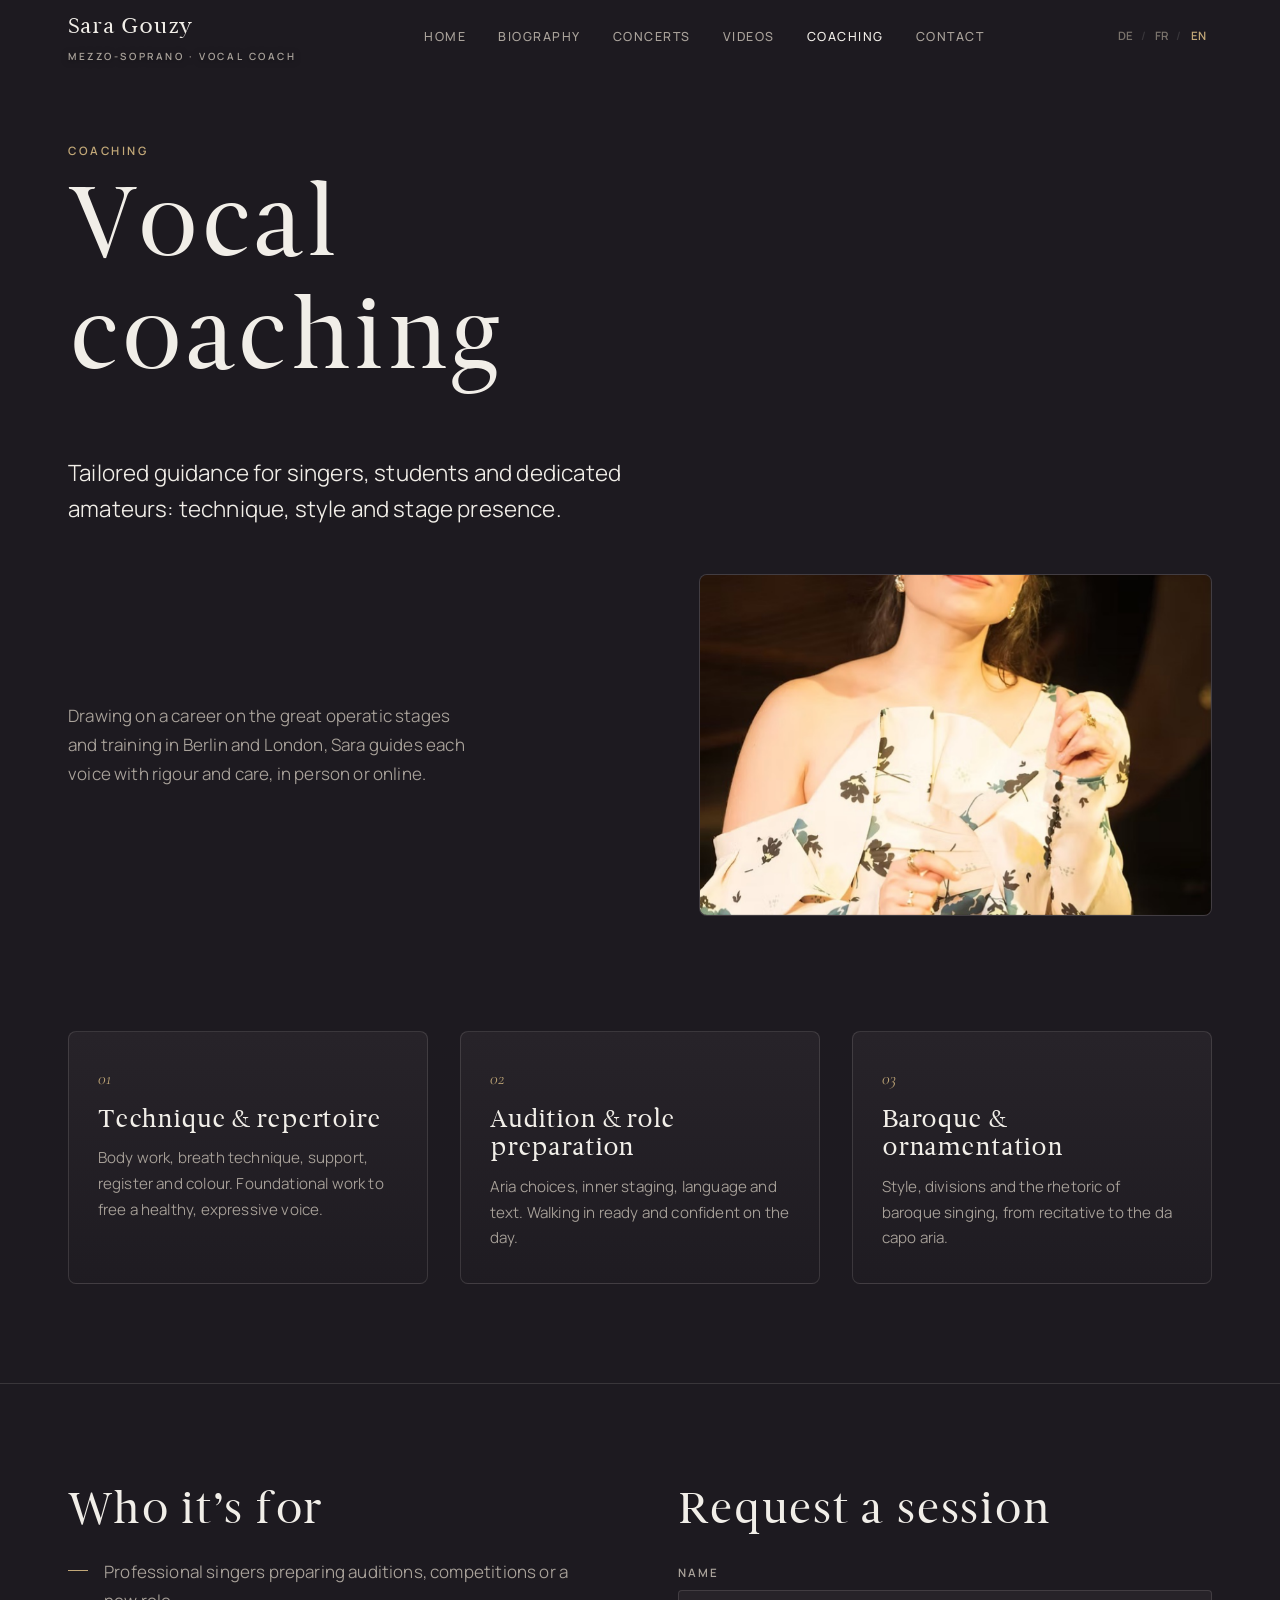
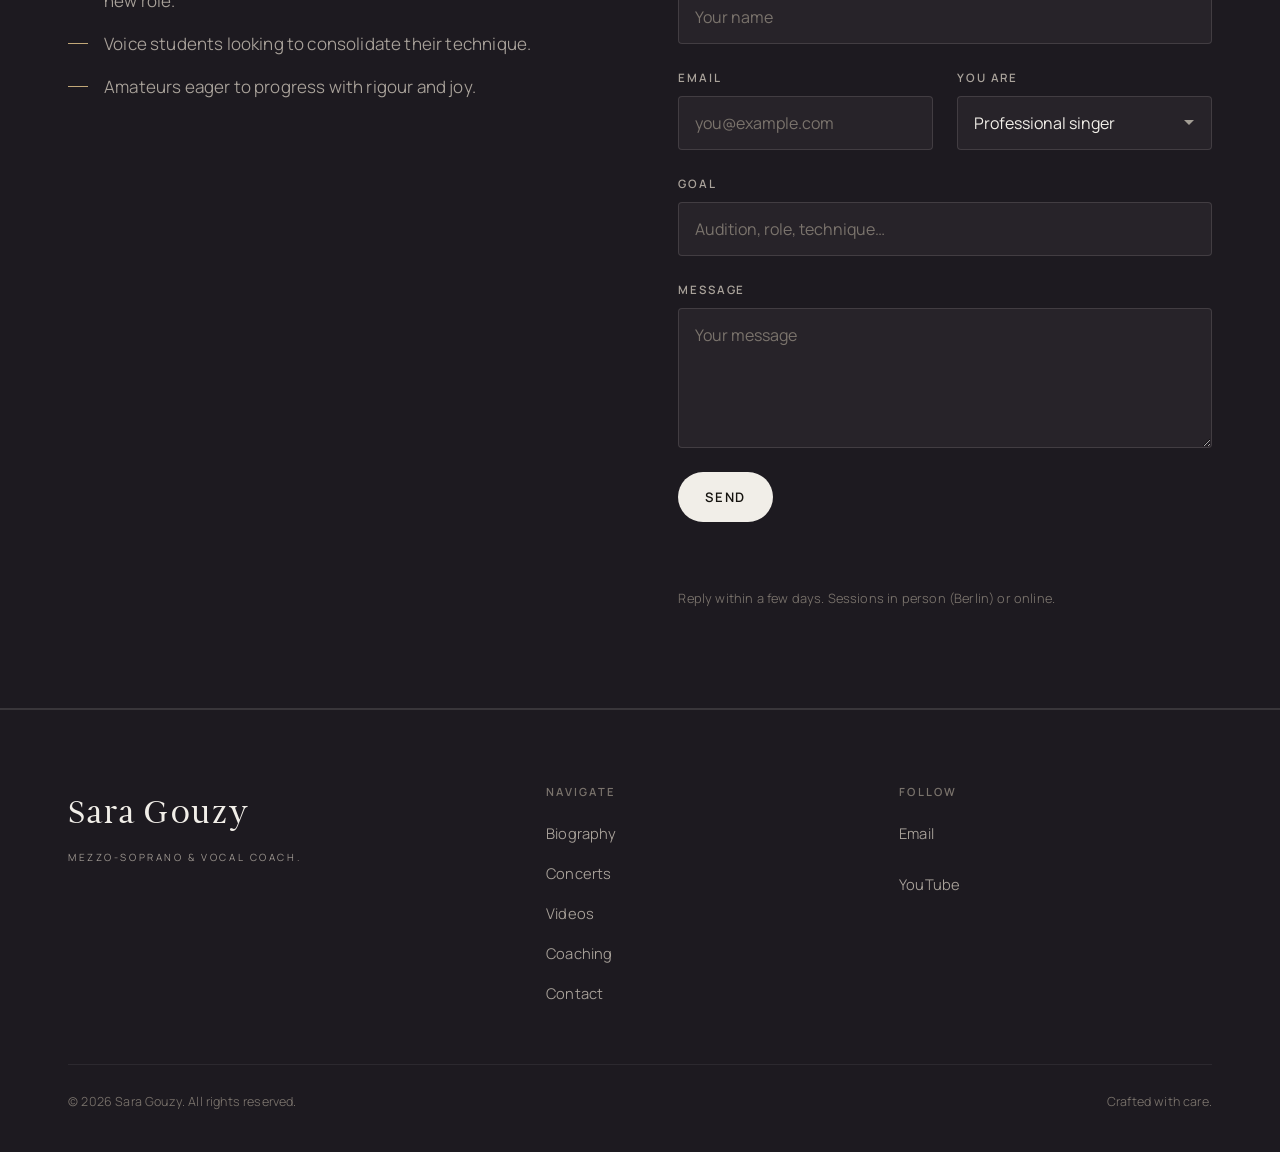
==== coaching.html @ 25fa135e "Add files via upload" ====
<!DOCTYPE html>
<html lang="en" data-page="coaching">
<head>
  <meta charset="UTF-8" />
  <meta name="viewport" content="width=device-width, initial-scale=1.0" />
  <title>Vocal coaching — Sara Gouzy</title>
  <meta name="description" content="Private vocal coaching with mezzo-soprano Sara Gouzy — technique, repertoire, audition and baroque style. In person in Berlin and online." />
  <link rel="preconnect" href="https://fonts.googleapis.com" />
  <link rel="preconnect" href="https://fonts.gstatic.com" crossorigin />
  <link href="https://fonts.googleapis.com/css2?family=Cormorant+Garamond:ital,wght@0,400;0,500;0,600;1,400;1,500&family=Manrope:wght@300;400;500;600&display=swap" rel="stylesheet" />
  <link rel="icon" type="image/png" sizes="32x32" href="images/favicon-32.png" />
  <link rel="icon" type="image/png" sizes="512x512" href="images/favicon-512.png" />
  <link rel="apple-touch-icon" href="images/apple-touch-icon.png" />
  <link rel="stylesheet" href="assets/css/style.css" />
</head>
<body>

  <header class="site-header">
    <nav class="nav">
      <a class="brand" href="index.html">Sara Gouzy<span class="brand-sub" data-i18n="hero.role">Mezzo-soprano</span></a>
      <ul class="nav-links">
        <li><a href="index.html" data-i18n="nav.home">Home</a></li>
        <li><a href="biography.html" data-i18n="nav.biography">Biography</a></li>
        <li><a href="concerts.html" data-i18n="nav.concerts">Concerts</a></li>
        <li><a href="videos.html" data-i18n="nav.videos">Videos</a></li>
        <li><a href="coaching.html" aria-current="page" data-i18n="nav.coaching">Coaching</a></li>
        <li><a href="contact.html" data-i18n="nav.contact">Contact</a></li>
      </ul>
      <div class="nav-right">
        <div class="lang">
          <button data-lang="de">DE</button><span class="sep">/</span><button data-lang="fr">FR</button><span class="sep">/</span><button data-lang="en">EN</button>
        </div>
        <button class="burger" aria-label="Menu"><span></span><span></span><span></span></button>
      </div>
    </nav>
  </header>

  <div class="mobile-panel">
    <nav>
      <a href="index.html" data-i18n="nav.home">Home</a>
      <a href="biography.html" data-i18n="nav.biography">Biography</a>
      <a href="concerts.html" data-i18n="nav.concerts">Concerts</a>
      <a href="videos.html" data-i18n="nav.videos">Videos</a>
      <a href="coaching.html" data-i18n="nav.coaching">Coaching</a>
      <a href="contact.html" data-i18n="nav.contact">Contact</a>
    </nav>
    <div class="lang">
      <button data-lang="de">DE</button><span class="sep">/</span><button data-lang="fr">FR</button><span class="sep">/</span><button data-lang="en">EN</button>
    </div>
  </div>

  <main>
    <section class="section page-top" style="padding-bottom:0">
      <div class="container">
        <div class="sec-head reveal" style="max-width:24ch">
          <span class="eyebrow" data-i18n="nav.coaching">Coaching</span>
          <h1 class="h-xl" data-i18n="coaching.title">Vocal coaching</h1>
        </div>
        <p class="lead reveal d1" data-i18n="coaching.lead" style="max-width:50ch"></p>
      </div>
    </section>

    <!-- INTRO + IMAGE -->
    <section class="section" style="padding-top:clamp(2rem,4vw,3rem)">
      <div class="container media-split">
        <div class="m-text reveal">
          <p class="prose" data-i18n="coaching.intro" style="max-width:42ch"></p>
        </div>
        <figure class="feature-img aspect-stage reveal d1" style="max-height:420px">
          <img src="images/coaching.jpg" alt="Sara Gouzy en récital" loading="lazy" />
        </figure>
      </div>
    </section>

    <!-- OFFERS -->
    <section class="section" style="padding-top:0">
      <div class="container">
        <div id="offers" class="offer-grid"></div>
      </div>
    </section>

    <!-- WHO + FORM -->
    <section class="section quote-band">
      <div class="container contact-grid">
        <div class="reveal">
          <h2 class="h-md" data-i18n="coaching.who_title">Who it’s for</h2>
          <ul class="coach-bullets" id="who"></ul>
          <div class="map-wrap" style="margin-top:2.5rem">
            <iframe
              title="Pankow, Berlin"
              src="https://maps.google.com/maps?q=S+Bahnhof+Pankow,+Berlin,+Germany&output=embed&z=15"
              width="100%" height="280" style="border:0;border-radius:8px;filter:grayscale(30%) contrast(1.05);display:block;" allowfullscreen="" loading="lazy" referrerpolicy="no-referrer-when-downgrade">
            </iframe>
          </div>
        </div>

        <div class="reveal d1">
          <h2 class="h-md" data-i18n="coaching.form_title" style="margin-bottom:1.8rem">Request a session</h2>
          <form class="form" data-form novalidate>
            <input type="hidden" name="_subject" value="Coaching request — saragouzy.de" />
            <input type="hidden" name="form" value="coaching" />
            <input type="text" name="_gotcha" style="display:none" tabindex="-1" autocomplete="off" />

            <div class="field">
              <label for="c-name" data-i18n="form.name">Name</label>
              <input id="c-name" name="name" type="text" required data-i18n-ph="form.name_ph" />
            </div>
            <div class="form-row">
              <div class="field">
                <label for="c-email" data-i18n="form.email">Email</label>
                <input id="c-email" name="email" type="email" required data-i18n-ph="form.email_ph" />
              </div>
              <div class="field">
                <label for="c-level" data-i18n="form.level">You are</label>
                <select id="c-level" name="level" data-opts="level"></select>
              </div>
            </div>
            <div class="field">
              <label for="c-goal" data-i18n="form.goal">Goal</label>
              <input id="c-goal" name="goal" type="text" data-i18n-ph="form.goal_ph" />
            </div>
            <div class="field">
              <label for="c-msg" data-i18n="form.message">Message</label>
              <textarea id="c-msg" name="message" required data-i18n-ph="form.message_ph"></textarea>
            </div>
            <div>
              <button class="btn btn--primary" type="submit" data-i18n="form.send">Send</button>
            </div>
            <p class="form-status" role="status" aria-live="polite"></p>
            <p class="form-note" data-i18n="coaching.form_note"></p>
          </form>
        </div>
      </div>
    </section>
  </main>

  <footer class="site-footer">
    <div class="container">
      <div class="footer-grid">
        <div>
          <div class="footer-brand">Sara Gouzy<span class="brand-sub" data-i18n="footer.tagline">Mezzo-soprano &amp; voice teacher.</span></div>
        </div>
        <div class="footer-col">
          <h4 data-i18n="footer.nav_title">Navigate</h4>
          <ul>
            <li><a href="biography.html" data-i18n="nav.biography">Biography</a></li>
            <li><a href="concerts.html" data-i18n="nav.concerts">Concerts</a></li>
        <li><a href="videos.html" data-i18n="nav.videos">Videos</a></li>
            <li><a href="coaching.html" data-i18n="nav.coaching">Coaching</a></li>
            <li><a href="contact.html" data-i18n="nav.contact">Contact</a></li>
          </ul>
        </div>
        <div class="footer-col">
          <h4 data-i18n="footer.follow_title">Follow</h4>
          <ul>
            <li><a data-link="email" data-text="keep" href="#">Email</a></li>
            <li><a data-link="instagram">Instagram</a></li>
            <li><a data-link="youtube">YouTube</a></li>
            <li><a data-link="facebook">Facebook</a></li>
          </ul>
        </div>
      </div>
      <div class="footer-bottom">
        <span>© <span data-year>2026</span> Sara Gouzy. <span data-i18n="footer.rights">All rights reserved.</span></span>
        <span data-i18n="footer.credit">Crafted with care.</span>
      </div>
    </div>
  </footer>
  <script src="assets/js/main.js"></script>
</body>
</html>
---- assets/css/style.css ----
/* Novar — elegant serif by Marco Ballarè (self-hosted, original .ttf, unmodified).
   Commercial license: pay-what-you-want donation at marcoballare.com/font-license */
@font-face {
  font-family: "Novar";
  src: url("../fonts/Novar.ttf") format("truetype");
  font-weight: 400;
  font-style: normal;
  font-display: swap;
}

/* =====================================================================
   Sara Gouzy — Mezzo-soprano & voice teacher
   Design system: warm charcoal ground, editorial serif, single
   restrained champagne accent, airy spacing, one cinematic motion.
   ===================================================================== */

/* ---------- Tokens ---------- */
:root {
  --bg:        #1d1a20;   /* soft warm charcoal — gentler than near-black */
  --bg-elev:   #272329;   /* slightly raised surfaces */
  --bg-elev-2: #302b32;
  --text:      #f1eee8;   /* warm off-white */
  --text-dim:  #aaa39b;   /* muted warm grey, passes AA on dark */
  --text-faint:#7a736c;
  --line:      rgba(241, 238, 232, 0.13);
  --line-soft: rgba(241, 238, 232, 0.07);
  --accent:    #c2a878;   /* muted champagne — used sparingly */
  --accent-hi: #d8c197;
  --accent-bg: rgba(194, 168, 120, 0.10);

  --maxw: 1240px;
  --pad: clamp(1.25rem, 5vw, 3rem);
  --section-y: clamp(5rem, 11vh, 9rem);
  --radius: 4px;        /* one corner-radius system: near-sharp, refined */
  --radius-lg: 8px;

  --ease: cubic-bezier(0.16, 1, 0.3, 1);
  --dur: 0.6s;

  --font-title: "Novar", "Cormorant Garamond", Georgia, serif;  /* elegant serif titles */
  --font-display: "Cormorant Garamond", Georgia, "Times New Roman", serif; /* editorial serif accents */
  --font-sans: "Manrope", system-ui, -apple-system, "Segoe UI", sans-serif;
}

/* ---------- Reset / base ---------- */
*, *::before, *::after { box-sizing: border-box; }
* { margin: 0; }

html { -webkit-text-size-adjust: 100%; scroll-behavior: smooth; }

body {
  font-family: var(--font-sans);
  background: var(--bg);
  color: var(--text);
  font-weight: 350;
  font-size: 1.0625rem;
  line-height: 1.7;
  letter-spacing: 0.01em;
  -webkit-font-smoothing: antialiased;
  text-rendering: optimizeLegibility;
  min-height: 100dvh;
  overflow-x: clip;
}

img, video { display: block; max-width: 100%; height: auto; }

a { color: inherit; text-decoration: none; }

::selection { background: var(--accent); color: var(--bg); }

:focus-visible {
  outline: 2px solid var(--accent);
  outline-offset: 3px;
  border-radius: 2px;
}

/* ---------- Layout helpers ---------- */
.container {
  width: 100%;
  max-width: var(--maxw);
  margin-inline: auto;
  padding-inline: var(--pad);
}

.section { padding-block: var(--section-y); }

/* inner-page first section clears the fixed header */
.page-top { padding-top: calc(72px + clamp(2.5rem, 7vh, 5rem)); }

.eyebrow {
  font-family: var(--font-sans);
  font-size: 0.72rem;
  font-weight: 600;
  letter-spacing: 0.22em;
  text-transform: uppercase;
  color: var(--accent);
  display: inline-block;
}

/* ---------- Typography ---------- */
h1, h2, h3, .display {
  font-family: var(--font-title);
  font-weight: 400;          /* Novar ships a single regular weight */
  line-height: 1.05;
  letter-spacing: -0.005em;
}

.h-xl { font-size: clamp(3rem, 9vw, 6.75rem); }
.h-lg { font-size: clamp(2.25rem, 6vw, 4rem); }
.h-md { font-size: clamp(1.9rem, 4vw, 3rem); }
.h-sm { font-size: clamp(1.5rem, 3vw, 2.1rem); }

.lead {
  font-size: clamp(1.15rem, 1.8vw, 1.4rem);
  line-height: 1.6;
  color: var(--text);
  font-weight: 350;
  max-width: 40ch;
}

.prose { max-width: 64ch; color: var(--text-dim); }
.prose p { margin-block: 1.1em; }
.prose strong, .prose b { color: var(--text); font-weight: 500; }
.prose em { font-family: var(--font-display); font-style: italic; font-size: 1.08em; color: var(--text); }

.muted { color: var(--text-dim); }
.serif-em { font-family: var(--font-display); font-style: italic; }

/* ---------- Buttons ---------- */
.btn {
  --btn-pad-y: 0.95rem;
  display: inline-flex;
  align-items: center;
  gap: 0.6rem;
  font-family: var(--font-sans);
  font-size: 0.82rem;
  font-weight: 600;
  letter-spacing: 0.14em;
  text-transform: uppercase;
  padding: var(--btn-pad-y) 1.6rem;
  border-radius: 999px;          /* pills for interactive, documented system */
  border: 1px solid transparent;
  cursor: pointer;
  transition: transform 0.25s var(--ease), background 0.25s var(--ease),
              color 0.25s var(--ease), border-color 0.25s var(--ease);
  white-space: nowrap;
}
.btn:active { transform: translateY(1px) scale(0.99); }

.btn--primary { background: var(--text); color: #15130f; }
.btn--primary:hover { background: var(--accent-hi); color: #15130f; }

.btn--ghost { border-color: var(--line); color: var(--text); background: transparent; }
.btn--ghost:hover { border-color: var(--accent); color: var(--accent-hi); }

/* text link with animated underline */
.link-u {
  position: relative;
  color: var(--text);
  padding-bottom: 2px;
}
.link-u::after {
  content: "";
  position: absolute; left: 0; bottom: 0;
  width: 100%; height: 1px;
  background: var(--accent);
  transform: scaleX(0); transform-origin: left;
  transition: transform 0.4s var(--ease);
}
.link-u:hover::after { transform: scaleX(1); }

/* ---------- Header / nav ---------- */
.site-header {
  position: fixed;
  inset: 0 0 auto 0;
  z-index: 60;
  height: 72px;
  display: flex;
  align-items: center;
  transition: background 0.4s var(--ease), border-color 0.4s var(--ease), backdrop-filter 0.4s var(--ease);
  border-bottom: 1px solid transparent;
}
.site-header.scrolled {
  background: rgba(29, 26, 32, 0.72);
  backdrop-filter: blur(14px) saturate(140%);
  -webkit-backdrop-filter: blur(14px) saturate(140%);
  border-bottom-color: var(--line-soft);
}
.nav {
  width: 100%;
  max-width: var(--maxw);
  margin-inline: auto;
  padding-inline: var(--pad);
  display: flex;
  align-items: center;
  justify-content: space-between;
  gap: 1.5rem;
}
.brand {
  font-family: var(--font-title);
  font-size: 1.5rem;
  font-weight: 400;
  letter-spacing: 0.01em;
  white-space: nowrap;
}
.brand .brand-sub {
  display: block;
  font-family: var(--font-sans);
  font-size: 0.62rem;
  font-weight: 600;
  letter-spacing: 0.26em;
  text-transform: uppercase;
  color: var(--text-dim);
  margin-top: 2px;
  text-shadow: 0 1px 6px rgba(0, 0, 0, 0.5);
}
.nav-links {
  display: flex;
  align-items: center;
  gap: 2rem;
  list-style: none;
  padding: 0;
}
.nav-links a {
  font-size: 0.78rem;
  font-weight: 500;
  letter-spacing: 0.12em;
  text-transform: uppercase;
  color: var(--text-dim);
  transition: color 0.25s var(--ease);
}
.nav-links a:hover,
.nav-links a[aria-current="page"] { color: var(--text); }

.nav-right { display: flex; align-items: center; gap: 1.25rem; }

/* language switcher */
.lang {
  display: inline-flex;
  align-items: center;
  gap: 0.1rem;
  font-size: 0.72rem;
  font-weight: 600;
  letter-spacing: 0.1em;
}
.lang button {
  background: none; border: none; cursor: pointer;
  color: var(--text-faint);
  padding: 0.25rem 0.4rem;
  font: inherit;
  text-transform: uppercase;
  transition: color 0.2s var(--ease);
}
.lang button:hover { color: var(--text-dim); }
.lang button.active { color: var(--accent); }
.lang .sep { color: var(--line); }

/* mobile menu button */
.burger {
  display: none;
  background: none; border: none; cursor: pointer;
  width: 30px; height: 22px; position: relative;
}
.burger span {
  position: absolute; left: 0; height: 1.5px; width: 100%;
  background: var(--text); transition: transform 0.35s var(--ease), opacity 0.2s var(--ease);
}
.burger span:nth-child(1) { top: 2px; }
.burger span:nth-child(2) { top: 10px; }
.burger span:nth-child(3) { top: 18px; }
body.menu-open .burger span:nth-child(1) { transform: translateY(8px) rotate(45deg); }
body.menu-open .burger span:nth-child(2) { opacity: 0; }
body.menu-open .burger span:nth-child(3) { transform: translateY(-8px) rotate(-45deg); }

/* ---------- Hero ---------- */
.hero {
  position: relative;
  min-height: 100dvh;
  display: flex;
  align-items: center;
  padding-top: 72px;
  overflow: hidden;
}
.hero-grid {
  display: grid;
  grid-template-columns: 1.05fr 0.95fr;
  gap: clamp(2rem, 5vw, 4.5rem);
  align-items: center;
  width: 100%;
}
.hero-copy { max-width: 36ch; }
.hero-name {
  font-size: clamp(3.4rem, 9.5vw, 7.5rem);
  line-height: 0.98;
  font-weight: 400;
  letter-spacing: -0.005em;
}
.hero-name .ital { font-style: normal; font-weight: 400; }
.hero-role {
  margin-top: 1.4rem;
  font-size: 0.82rem;
  font-weight: 600;
  letter-spacing: 0.26em;
  text-transform: uppercase;
  color: var(--accent);
}
.hero-tag {
  margin-top: 1.6rem;
  color: var(--text-dim);
  font-size: 1.1rem;
  line-height: 1.6;
  max-width: 34ch;
}
.hero-cta { margin-top: 2.4rem; display: flex; flex-wrap: wrap; gap: 0.9rem; }

/* video card (the cinematic reveal trigger) */
.video-card {
  position: relative;
  width: 100%;
  aspect-ratio: 1 / 1;
  border-radius: var(--radius-lg);
  overflow: hidden;
  cursor: pointer;
  background: var(--bg-elev);
  border: 1px solid var(--line);
  isolation: isolate;
}
.video-card img {
  width: 100%; height: 100%; object-fit: cover;
  transition: transform 1.2s var(--ease), filter 0.6s var(--ease);
  filter: brightness(0.82) saturate(0.95);
}
.video-card:hover img { transform: scale(1.04); filter: brightness(0.7); }
.video-card::after {
  content: "";
  position: absolute; inset: 0;
  background: linear-gradient(180deg, transparent 40%, rgba(11,11,13,0.55) 100%);
  pointer-events: none;
}
.video-card .play {
  position: absolute; inset: 0; margin: auto;
  width: 84px; height: 84px;
  display: grid; place-items: center;
  border-radius: 50%;
  background: rgba(11, 11, 13, 0.35);
  border: 1px solid rgba(242,239,233,0.55);
  backdrop-filter: blur(6px);
  -webkit-backdrop-filter: blur(6px);
  z-index: 2;
  transition: transform 0.4s var(--ease), background 0.4s var(--ease), border-color 0.4s var(--ease);
}
.video-card:hover .play { transform: scale(1.08); border-color: var(--accent); background: rgba(11,11,13,0.2); }
.video-card .play svg { width: 26px; height: 26px; margin-left: 4px; fill: var(--text); }
.video-card:hover .play svg { fill: var(--accent-hi); }
.video-card .vcap {
  position: absolute; left: 1.1rem; bottom: 1rem; z-index: 2;
  font-size: 0.72rem; letter-spacing: 0.04em; color: var(--text);
  text-shadow: 0 1px 8px rgba(0,0,0,0.6);
}
.video-card .vcap b { font-weight: 600; display: block; }
.video-card .vcap span { color: var(--text-dim); font-size: 0.68rem; }

.scroll-hint {
  position: absolute; left: 50%; bottom: 1.6rem; transform: translateX(-50%);
  font-size: 0.62rem; letter-spacing: 0.3em; text-transform: uppercase;
  color: var(--text-faint);
  display: flex; flex-direction: column; align-items: center; gap: 0.5rem;
}
.scroll-hint .bar { width: 1px; height: 38px; background: linear-gradient(var(--text-faint), transparent); }

/* ---------- Hero static photo (home, no video) ---------- */
.hero-photo {
  width: 100%; aspect-ratio: 1 / 1;
  border-radius: var(--radius-lg); overflow: hidden;
  border: 1px solid var(--line); background: var(--bg-elev);
}
.hero-photo img { width: 100%; height: 100%; object-fit: cover; filter: brightness(0.92) saturate(0.96); }

/* ---------- Hero with full-bleed background image ---------- */
.hero--bg { position: relative; }
.hero-bg {
  position: absolute; inset: 0; z-index: 0;
  width: 100%; height: 100%; object-fit: cover; object-position: center top;
}
.hero-scrim {
  position: absolute; inset: 0; z-index: 1; pointer-events: none;
  background:
    linear-gradient(180deg, rgba(29,26,32,0.5) 0%, transparent 15%),
    linear-gradient(90deg, rgba(29,26,32,0.92) 0%, rgba(29,26,32,0.62) 38%, rgba(29,26,32,0.12) 68%, rgba(29,26,32,0.42) 100%),
    linear-gradient(0deg, rgba(29,26,32,0.78) 0%, rgba(29,26,32,0.04) 46%);
}
.hero--bg > .container { position: relative; z-index: 2; }
.hero--bg .hero-copy { max-width: 40ch; }
@media (max-width: 940px) {
  .hero-bg { object-position: center 16%; }
  .hero-scrim {
    background:
      linear-gradient(180deg, rgba(29,26,32,0.55) 0%, transparent 14%),
      linear-gradient(0deg, rgba(29,26,32,0.94) 0%, rgba(29,26,32,0.45) 42%, rgba(29,26,32,0.22) 72%);
  }
  .hero--bg .hero-copy { max-width: none; }
}

/* ---------- Intro overlay (home entrance: full photo + symbol, lifts like a curtain) ---------- */
.intro {
  position: fixed; inset: 0; z-index: 200;
  background: #0c0a0d; overflow: hidden;
  transition: transform 1s var(--ease);
  will-change: transform;
}
.intro.revealed { transform: translateY(-100%); }   /* the photo lifts to reveal the home page */
.intro-photo {
  position: absolute; inset: 0; width: 100%; height: 100%;
  object-fit: cover; object-position: center top; filter: brightness(0.86) saturate(0.96);
}
.intro::after {                                      /* soft vignette so the symbol reads */
  content: ""; position: absolute; inset: 0; pointer-events: none;
  background: radial-gradient(120% 80% at 50% 108%, rgba(0,0,0,0.55), transparent 55%);
}
.intro-enter {
  position: absolute; left: 50%; bottom: clamp(2.5rem, 8vh, 5rem);
  transform: translateX(-50%); z-index: 2;
  background: none; border: none; cursor: pointer; padding: 1rem;
  display: grid; justify-items: center; gap: 0.95rem; color: var(--text);
}
.intro-arrow {
  width: 66px; height: 66px; border-radius: 50%; display: grid; place-items: center;
  border: 1px solid rgba(242, 239, 233, 0.5); background: rgba(8, 8, 9, 0.18);
  backdrop-filter: blur(4px); -webkit-backdrop-filter: blur(4px);
  transition: transform 0.5s var(--ease), border-color 0.5s var(--ease), background 0.5s var(--ease), color 0.5s var(--ease);
  animation: enterFloat 2.6s ease-in-out infinite;
}
.intro-enter:hover .intro-arrow,
.intro-enter:focus-visible .intro-arrow {
  animation: none;
  transform: scale(1.1);
  border-color: var(--accent); background: rgba(8, 8, 9, 0.04); color: var(--accent-hi);
}
.intro-arrow svg { width: 22px; height: 22px; }
.intro-enter-label {
  font-size: 0.66rem; letter-spacing: 0.34em; text-transform: uppercase;
  text-shadow: 0 1px 12px rgba(0, 0, 0, 0.55);
}
@keyframes enterFloat { 0%, 100% { transform: translateY(0); } 50% { transform: translateY(-7px); } }

@media (prefers-reduced-motion: reduce) {
  .intro { transition: transform 0.35s ease; }
  .intro-arrow { animation: none; }
}

/* ---------- Video lightbox ---------- */
.lightbox {
  position: fixed; inset: 0; z-index: 100;
  display: grid; place-items: center;
  background: rgba(6, 6, 7, 0.92);
  backdrop-filter: blur(10px);
  -webkit-backdrop-filter: blur(10px);
  opacity: 0; visibility: hidden;
  transition: opacity 0.5s var(--ease), visibility 0.5s;
  padding: var(--pad);
}
.lightbox.open { opacity: 1; visibility: visible; }
.lightbox-inner {
  width: min(1100px, 100%);
  aspect-ratio: 16 / 9;
  border-radius: var(--radius-lg);
  overflow: hidden;
  background: #000;
  transform: scale(0.94);
  transition: transform 0.6s var(--ease);
  box-shadow: 0 40px 120px rgba(0,0,0,0.6);
}
.lightbox.open .lightbox-inner { transform: scale(1); }
.lightbox-inner iframe { width: 100%; height: 100%; border: 0; }
.lightbox-close {
  position: absolute; top: clamp(1rem, 3vw, 2rem); right: clamp(1rem, 3vw, 2rem);
  width: 48px; height: 48px; border-radius: 50%;
  background: rgba(255,255,255,0.06); border: 1px solid var(--line);
  color: var(--text); cursor: pointer; font-size: 1.1rem;
  display: grid; place-items: center;
  transition: background 0.25s var(--ease), border-color 0.25s var(--ease), transform 0.25s var(--ease);
}
.lightbox-close:hover { background: rgba(255,255,255,0.12); border-color: var(--accent); transform: rotate(90deg); }

/* ---------- Pull-quote (reviews as emphasis) ---------- */
.quote-band { border-top: 1px solid var(--line); border-bottom: 1px solid var(--line); }
.pullquote {
  text-align: center;
  max-width: 56ch;
  margin-inline: auto;
}
.pullquote .mark {
  font-family: var(--font-display);
  font-size: 4rem; line-height: 0.5; color: var(--accent);
  display: block; margin-bottom: 1.2rem; height: 2rem;
}
.pullquote blockquote {
  font-family: var(--font-display);
  font-size: clamp(1.6rem, 3.4vw, 2.6rem);
  line-height: 1.28;
  font-weight: 500;
  font-style: italic;
  color: var(--text);
}
.pullquote cite {
  display: block;
  margin-top: 1.6rem;
  font-family: var(--font-sans);
  font-style: normal;
  font-size: 0.74rem;
  letter-spacing: 0.2em;
  text-transform: uppercase;
  color: var(--text-dim);
}
.pullquote cite b { color: var(--accent); font-weight: 600; }

/* review grid (compact, for biography page emphasis) */
.reviews-grid {
  display: grid;
  grid-template-columns: repeat(2, 1fr);
  gap: clamp(1.5rem, 3vw, 2.5rem);
}
.review {
  border-left: 1px solid var(--line);
  padding-left: 1.6rem;
}
.review p {
  font-family: var(--font-display);
  font-style: italic;
  font-size: 1.3rem;
  line-height: 1.4;
  color: var(--text);
}
.review footer {
  margin-top: 1rem;
  font-size: 0.72rem;
  letter-spacing: 0.16em;
  text-transform: uppercase;
  color: var(--text-dim);
}
.review footer b { color: var(--accent); font-weight: 600; }

/* ---------- Section header ---------- */
.sec-head { margin-bottom: clamp(2.5rem, 5vw, 4rem); max-width: 52ch; }
.sec-head .h-lg { margin-top: 0.8rem; }

/* ---------- Split (bio / generic) ---------- */
.split {
  display: grid;
  grid-template-columns: 0.85fr 1.15fr;
  gap: clamp(2rem, 6vw, 5rem);
  align-items: start;
}
.split .portrait {
  border-radius: var(--radius-lg);
  overflow: hidden;
  border: 1px solid var(--line);
  position: sticky; top: 100px;
}
.split .portrait img { width: 100%; aspect-ratio: 3/4; object-fit: cover; }

.figcap {
  margin-top: 0.9rem;
  font-size: 0.72rem; letter-spacing: 0.04em;
  color: var(--text-faint);
}

/* fact list (career highlights) */
.facts { list-style: none; padding: 0; margin-top: 2.5rem; display: grid; gap: 0; }
.facts li {
  display: grid;
  grid-template-columns: minmax(0,1fr) auto;
  gap: 1rem;
  padding: 1.05rem 0;
  border-bottom: 1px solid var(--line-soft);
  align-items: baseline;
}
.facts li:first-child { border-top: 1px solid var(--line-soft); }
.facts .f-role { font-family: var(--font-display); font-size: 1.35rem; font-style: italic; color: var(--text); }
.facts .f-where { color: var(--text-dim); font-size: 0.9rem; text-align: right; }

/* ---------- Concerts / agenda ---------- */
.agenda { display: grid; gap: 0; }
.agenda-item {
  display: grid;
  grid-template-columns: 130px 1fr auto;
  gap: clamp(1rem, 3vw, 2.5rem);
  align-items: center;
  padding: 1.8rem 0;
  border-bottom: 1px solid var(--line);
  transition: background 0.3s var(--ease);
}
.agenda-item:first-child { border-top: 1px solid var(--line); }
.agenda-date { line-height: 1.1; }
.agenda-date .d { font-family: var(--font-display); font-size: 2.4rem; font-weight: 500; display: block; }
.agenda-date .m { font-size: 0.72rem; letter-spacing: 0.2em; text-transform: uppercase; color: var(--accent); }
.agenda-date .y { font-size: 0.72rem; color: var(--text-faint); }
.agenda-main .prog { font-family: var(--font-display); font-style: italic; font-size: 1.5rem; color: var(--text); line-height: 1.2; }
.agenda-main .role { color: var(--text-dim); font-size: 0.95rem; margin-top: 0.25rem; }
.agenda-main .venue { color: var(--text-dim); font-size: 0.85rem; margin-top: 0.5rem; letter-spacing: 0.02em; }
.agenda-main .venue .city { color: var(--text); }
.agenda-cta { text-align: right; }
.agenda-empty {
  padding: 3rem 0; color: var(--text-dim);
  font-family: var(--font-display); font-style: italic; font-size: 1.4rem;
}
.tag-pill {
  display: inline-block;
  font-size: 0.62rem; letter-spacing: 0.18em; text-transform: uppercase;
  color: var(--text-faint); border: 1px solid var(--line);
  padding: 0.3rem 0.7rem; border-radius: 999px;
}

/* sub-tabs (upcoming / past) */
.subtabs { display: inline-flex; gap: 0.4rem; border: 1px solid var(--line); border-radius: 999px; padding: 0.3rem; margin-bottom: 2.5rem; }
.subtabs button {
  background: none; border: none; cursor: pointer; font: inherit;
  font-size: 0.74rem; letter-spacing: 0.14em; text-transform: uppercase; font-weight: 600;
  color: var(--text-dim); padding: 0.55rem 1.3rem; border-radius: 999px;
  transition: background 0.3s var(--ease), color 0.3s var(--ease);
}
.subtabs button.active { background: var(--text); color: var(--bg); }

/* ---------- Coaching offers ---------- */
.offer-grid {
  display: grid;
  grid-template-columns: repeat(3, 1fr);
  gap: clamp(1.25rem, 2.5vw, 2rem);
  margin-top: 1rem;
}
.offer {
  border: 1px solid var(--line);
  border-radius: var(--radius-lg);
  padding: 2rem 1.8rem;
  background: linear-gradient(180deg, var(--bg-elev) 0%, var(--bg) 120%);
  transition: border-color 0.4s var(--ease), transform 0.4s var(--ease);
}
.offer:hover { border-color: var(--accent); transform: translateY(-4px); }
.offer .num { font-family: var(--font-display); font-style: italic; color: var(--accent); font-size: 1.1rem; }
.offer h3 { margin-top: 0.6rem; font-size: 1.7rem; }
.offer p { margin-top: 0.8rem; color: var(--text-dim); font-size: 0.95rem; }

.coach-bullets { list-style: none; padding: 0; margin-top: 1.5rem; display: grid; gap: 0.9rem; }
.coach-bullets li { display: flex; gap: 1rem; color: var(--text-dim); align-items: flex-start; }
.coach-bullets li::before { content: ""; width: 20px; height: 1px; background: var(--accent); flex: none; margin-top: 0.75em; }

/* ---------- Forms ---------- */
.form { display: grid; gap: 1.5rem; max-width: 560px; }
.field { display: grid; gap: 0.5rem; }
.field label {
  font-size: 0.72rem; letter-spacing: 0.16em; text-transform: uppercase;
  color: var(--text-dim); font-weight: 600;
}
.field input, .field select, .field textarea {
  font-family: var(--font-sans);
  font-size: 1rem;
  color: var(--text);
  background: var(--bg-elev);
  border: 1px solid var(--line);
  border-radius: var(--radius);
  padding: 0.95rem 1rem;
  transition: border-color 0.25s var(--ease), background 0.25s var(--ease);
  width: 100%;
}
.field textarea { resize: vertical; min-height: 140px; }
.field input::placeholder, .field textarea::placeholder { color: var(--text-faint); }
.field input:focus, .field select:focus, .field textarea:focus {
  outline: none; border-color: var(--accent); background: var(--bg-elev-2);
}
.field select { appearance: none; cursor: pointer;
  background-image: url("data:image/svg+xml,%3Csvg xmlns='http://www.w3.org/2000/svg' width='12' height='8' viewBox='0 0 12 8'%3E%3Cpath fill='%23a39e95' d='M1 1l5 5 5-5'/%3E%3C/svg%3E");
  background-repeat: no-repeat; background-position: right 1rem center;
}
.form-row { display: grid; grid-template-columns: 1fr 1fr; gap: 1.5rem; }
.form-note { font-size: 0.8rem; color: var(--text-faint); }
.form-status { font-size: 0.9rem; min-height: 1.2em; }
.form-status.ok { color: var(--accent-hi); }
.form-status.err { color: #e0917f; }

/* contact details */
.contact-grid { display: grid; grid-template-columns: 1fr 1fr; gap: clamp(2.5rem, 6vw, 5rem); align-items: start; }
.contact-list { list-style: none; padding: 0; display: grid; gap: 1.8rem; }
.contact-list .k { font-size: 0.7rem; letter-spacing: 0.2em; text-transform: uppercase; color: var(--text-faint); }
.contact-list .v { font-family: var(--font-display); font-size: 1.5rem; margin-top: 0.3rem; }
.contact-list a.v:hover { color: var(--accent-hi); }

/* ---------- CTA band ---------- */
.cta-band { text-align: center; }
.cta-band .h-lg { max-width: 18ch; margin-inline: auto; }
.cta-band p { color: var(--text-dim); margin-top: 1.2rem; max-width: 44ch; margin-inline: auto; }
.cta-band .hero-cta { justify-content: center; margin-top: 2.2rem; }

/* ---------- Footer ---------- */
.site-footer {
  border-top: 1px solid var(--line);
  padding-block: clamp(3rem, 6vw, 4.5rem) 2.5rem;
}
.footer-grid {
  display: grid;
  grid-template-columns: 1.4fr 1fr 1fr;
  gap: 2.5rem;
  align-items: start;
}
.footer-brand { font-family: var(--font-title); font-size: 2.2rem; }
.footer-brand .brand-sub { font-family: var(--font-sans); font-size: 0.62rem; letter-spacing: 0.26em; text-transform: uppercase; color: var(--text-dim); margin-top: 0.4rem; display: block; }
.footer-col h4 { font-size: 0.7rem; letter-spacing: 0.2em; text-transform: uppercase; color: var(--text-faint); font-family: var(--font-sans); font-weight: 600; margin-bottom: 1.1rem; }
.footer-col ul { list-style: none; padding: 0; display: grid; gap: 0.7rem; }
.footer-col a { color: var(--text-dim); font-size: 0.92rem; }
.footer-col a:hover { color: var(--text); }
.footer-bottom {
  margin-top: clamp(2.5rem, 5vw, 3.5rem);
  padding-top: 1.6rem;
  border-top: 1px solid var(--line-soft);
  display: flex; justify-content: space-between; gap: 1rem; flex-wrap: wrap;
  font-size: 0.78rem; color: var(--text-faint);
}

/* ---------- Mobile nav panel ---------- */
.mobile-panel {
  position: fixed; inset: 0; z-index: 55;
  background: var(--bg);
  display: flex; flex-direction: column; justify-content: center;
  padding: var(--pad);
  transform: translateY(-100%);
  transition: transform 0.5s var(--ease);
}
body.menu-open .mobile-panel { transform: translateY(0); }
.mobile-panel nav { display: grid; gap: 1.2rem; }
.mobile-panel a {
  font-family: var(--font-display); font-size: 2.4rem; color: var(--text-dim);
  transition: color 0.25s var(--ease);
}
.mobile-panel a:hover { color: var(--text); }
.mobile-panel .lang { margin-top: 2.5rem; font-size: 0.9rem; }

/* ---------- Feature images & media splits ---------- */
.feature-img { border-radius: var(--radius-lg); overflow: hidden; border: 1px solid var(--line); background: var(--bg-elev); }
.feature-img img { width: 100%; height: 100%; object-fit: cover; display: block; transition: transform 1.4s var(--ease); }
.feature-img:hover img { transform: scale(1.03); }
.aspect-wide { aspect-ratio: 16 / 9; }
.aspect-portrait { aspect-ratio: 3 / 4; }
.aspect-stage { aspect-ratio: 3 / 2; }

.media-split { display: grid; grid-template-columns: 1.05fr 0.95fr; gap: clamp(2rem, 5vw, 4.5rem); align-items: center; }
.media-split.reverse { grid-template-columns: 0.95fr 1.05fr; }
.media-split .m-text { max-width: 40ch; }
@media (max-width: 940px) {
  .media-split, .media-split.reverse { grid-template-columns: 1fr; gap: 2.5rem; }
  .media-split .feature-img { order: -1; }
}

/* ---------- Video gallery ---------- */
.video-grid { display: grid; grid-template-columns: repeat(2, 1fr); gap: clamp(1.5rem, 3.5vw, 3rem); }
.video-tile { cursor: pointer; }
.vthumb {
  position: relative; aspect-ratio: 16 / 9; border-radius: var(--radius-lg); overflow: hidden;
  border: 1px solid var(--line); background: var(--bg-elev); isolation: isolate;
}
.vthumb img { width: 100%; height: 100%; object-fit: cover; filter: brightness(0.84); transition: transform 1.2s var(--ease), filter 0.5s var(--ease); }
.video-tile:hover .vthumb img { transform: scale(1.04); filter: brightness(0.62); }
.vthumb::after { content: ""; position: absolute; inset: 0; background: linear-gradient(180deg, transparent 55%, rgba(8,8,9,0.45)); pointer-events: none; }
.vthumb .play {
  position: absolute; inset: 0; margin: auto; width: 64px; height: 64px;
  display: grid; place-items: center; border-radius: 50%;
  background: rgba(8,8,9,0.35); border: 1px solid rgba(242,239,233,0.55);
  backdrop-filter: blur(6px); -webkit-backdrop-filter: blur(6px); z-index: 2;
  transition: transform 0.4s var(--ease), border-color 0.4s var(--ease), background 0.4s var(--ease);
}
.video-tile:hover .vthumb .play { transform: scale(1.08); border-color: var(--accent); background: rgba(8,8,9,0.2); }
.vthumb .play svg { width: 22px; height: 22px; margin-left: 3px; fill: var(--text); }
.video-tile:hover .vthumb .play svg { fill: var(--accent-hi); }
.vmeta { margin-top: 1rem; }
.vmeta .vt { font-family: var(--font-display); font-style: italic; font-size: 1.45rem; color: var(--text); line-height: 1.25; }
.vmeta .vs { color: var(--text-dim); font-size: 0.76rem; letter-spacing: 0.14em; text-transform: uppercase; margin-top: 0.55rem; }
@media (max-width: 720px) { .video-grid { grid-template-columns: 1fr; } }

/* tactile press feedback on click */
.vthumb, .video-card { transition: transform 0.35s var(--ease); }
.video-tile:active .vthumb, .video-card:active { transform: scale(0.985); }

/* ---------- Motion: page transitions + image parallax ---------- */
@media (prefers-reduced-motion: no-preference) {
  body { transition: opacity 0.35s var(--ease); }
  body.leaving { opacity: 0; }

  /* Gentle parallax on large editorial images (progressive enhancement). */
  @supports (animation-timeline: view()) {
    .feature-img img {
      animation: imgParallax linear both;
      animation-timeline: view();
      animation-range: entry 0% exit 100%;
      will-change: transform;
    }
    @keyframes imgParallax {
      from { transform: translateY(-5%) scale(1.1); }
      to   { transform: translateY(5%)  scale(1.1); }
    }
    .feature-img:hover img { transform: none; }  /* parallax owns the transform */
  }
}

/* ---------- Reveal animation ----------
   Hiding is gated behind html.js so that, if JavaScript ever fails to
   load, all content stays fully visible. */
html.js .reveal { opacity: 0; transform: translateY(26px); transition: opacity 0.9s var(--ease), transform 0.9s var(--ease); }
html.js .reveal.in { opacity: 1; transform: none; }
.reveal.d1 { transition-delay: 0.08s; }
.reveal.d2 { transition-delay: 0.16s; }
.reveal.d3 { transition-delay: 0.24s; }

/* ---------- Responsive ---------- */
@media (max-width: 940px) {
  .hero-grid { grid-template-columns: 1fr; gap: 3rem; }
  .hero-copy { max-width: none; order: 2; }
  .video-card, .hero-photo { order: 1; aspect-ratio: 1 / 1; max-height: 70vh; }
  .scroll-hint { display: none; }
  .split { grid-template-columns: 1fr; gap: 2.5rem; }
  .split .portrait { position: static; max-width: 420px; }
  .reviews-grid { grid-template-columns: 1fr; }
  .offer-grid { grid-template-columns: 1fr; }
  .contact-grid { grid-template-columns: 1fr; }
  .footer-grid { grid-template-columns: 1fr 1fr; }
}

@media (max-width: 680px) {
  .nav-links { display: none; }
  .burger { display: block; }
  .nav-right .lang { display: none; }   /* lang lives in mobile panel on small screens */
  .agenda-item { grid-template-columns: 84px 1fr; }
  .agenda-cta { grid-column: 2; text-align: left; margin-top: 0.4rem; }
  .agenda-date .d { font-size: 1.9rem; }
  .form-row { grid-template-columns: 1fr; }
  .footer-grid { grid-template-columns: 1fr; gap: 2rem; }
  .facts li { grid-template-columns: 1fr; gap: 0.2rem; }
  .facts .f-where { text-align: left; }
}

/* ---------- Reduced motion ---------- */
@media (prefers-reduced-motion: reduce) {
  * { animation: none !important; }
  html { scroll-behavior: auto; }
  .reveal { opacity: 1; transform: none; transition: none; }
  .video-card img, .video-card:hover img { transition: none; transform: none; }
  .btn, .link-u::after, .offer, .lightbox, .lightbox-inner { transition: none; }
}
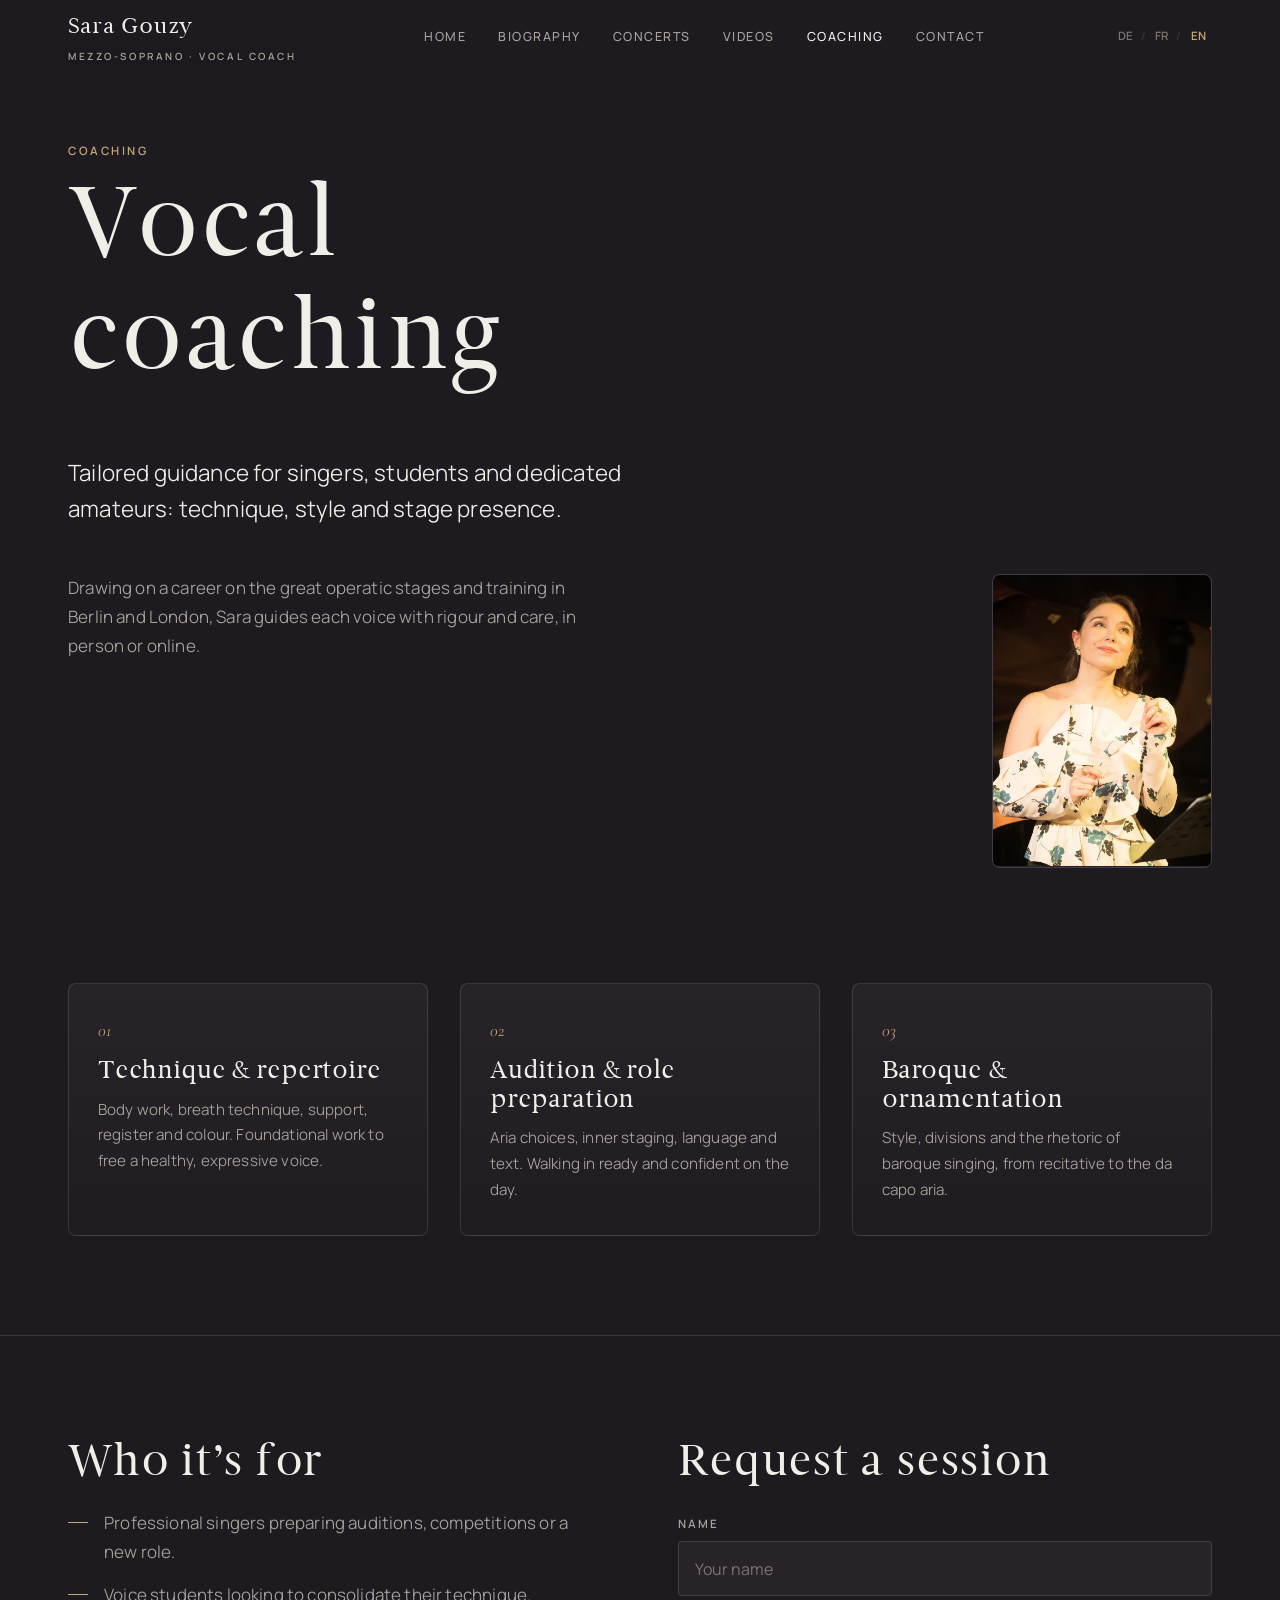
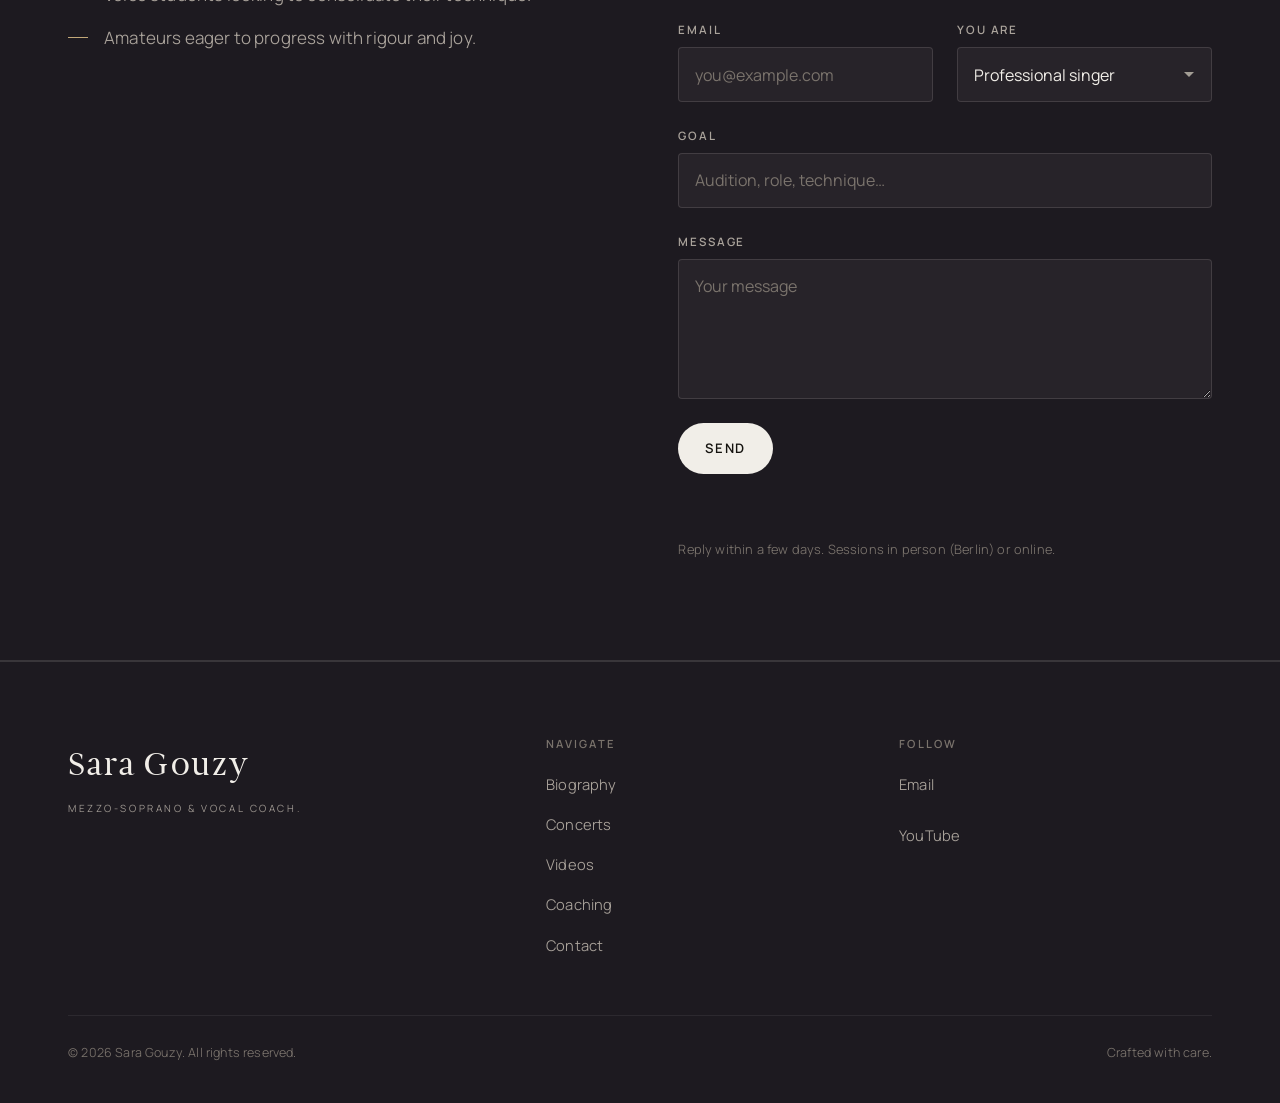
==== commit 78ac0a3a: "Add files via upload" ====
--- a/coaching.html
+++ b/coaching.html
@@ -62,11 +62,11 @@
 
     <!-- INTRO + IMAGE -->
     <section class="section" style="padding-top:clamp(2rem,4vw,3rem)">
-      <div class="container media-split">
-        <div class="m-text reveal">
-          <p class="prose" data-i18n="coaching.intro" style="max-width:42ch"></p>
+      <div class="container" style="display:grid;grid-template-columns:1fr 220px;gap:clamp(2rem,4vw,3.5rem);align-items:start">
+        <div class="reveal">
+          <p class="prose" data-i18n="coaching.intro" style="max-width:52ch"></p>
         </div>
-        <figure class="feature-img aspect-stage reveal d1" style="max-height:420px">
+        <figure class="feature-img aspect-portrait reveal d1" style="width:220px">
           <img src="images/coaching.jpg" alt="Sara Gouzy en récital" loading="lazy" />
         </figure>
       </div>
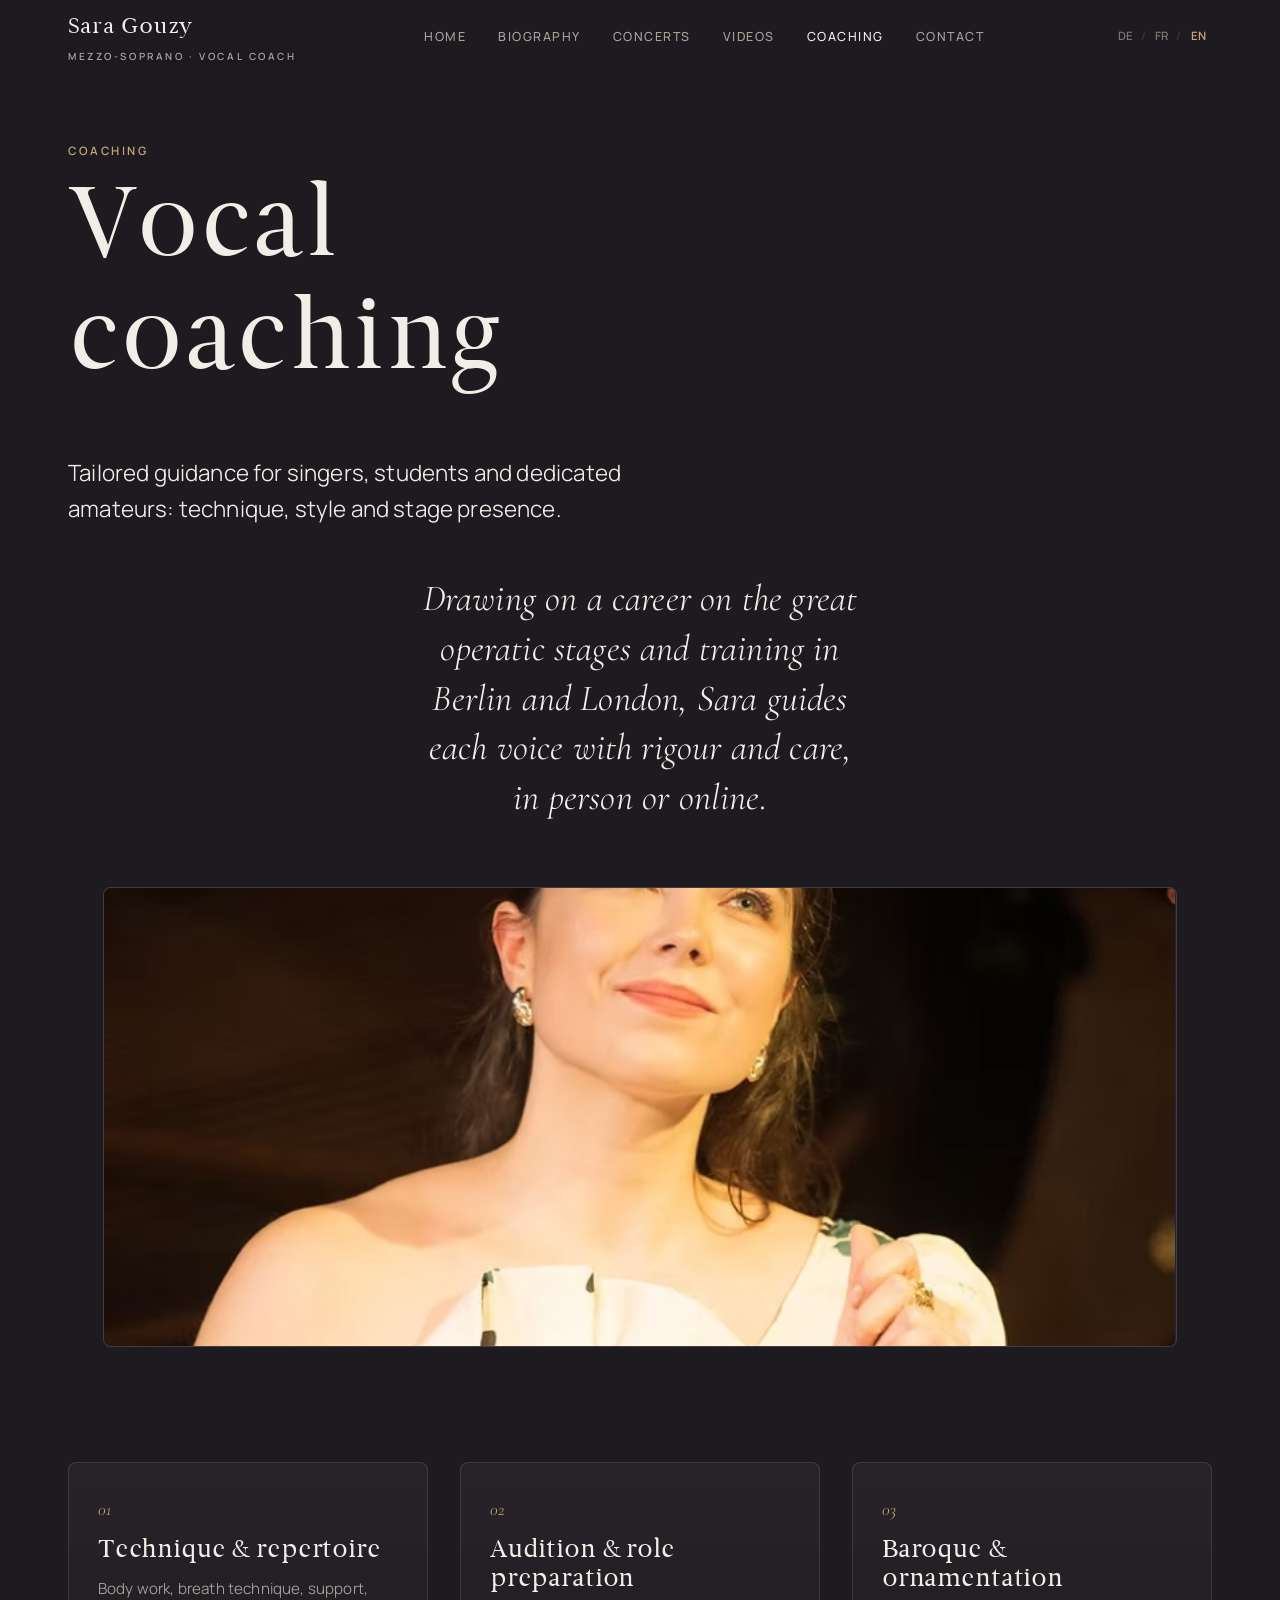
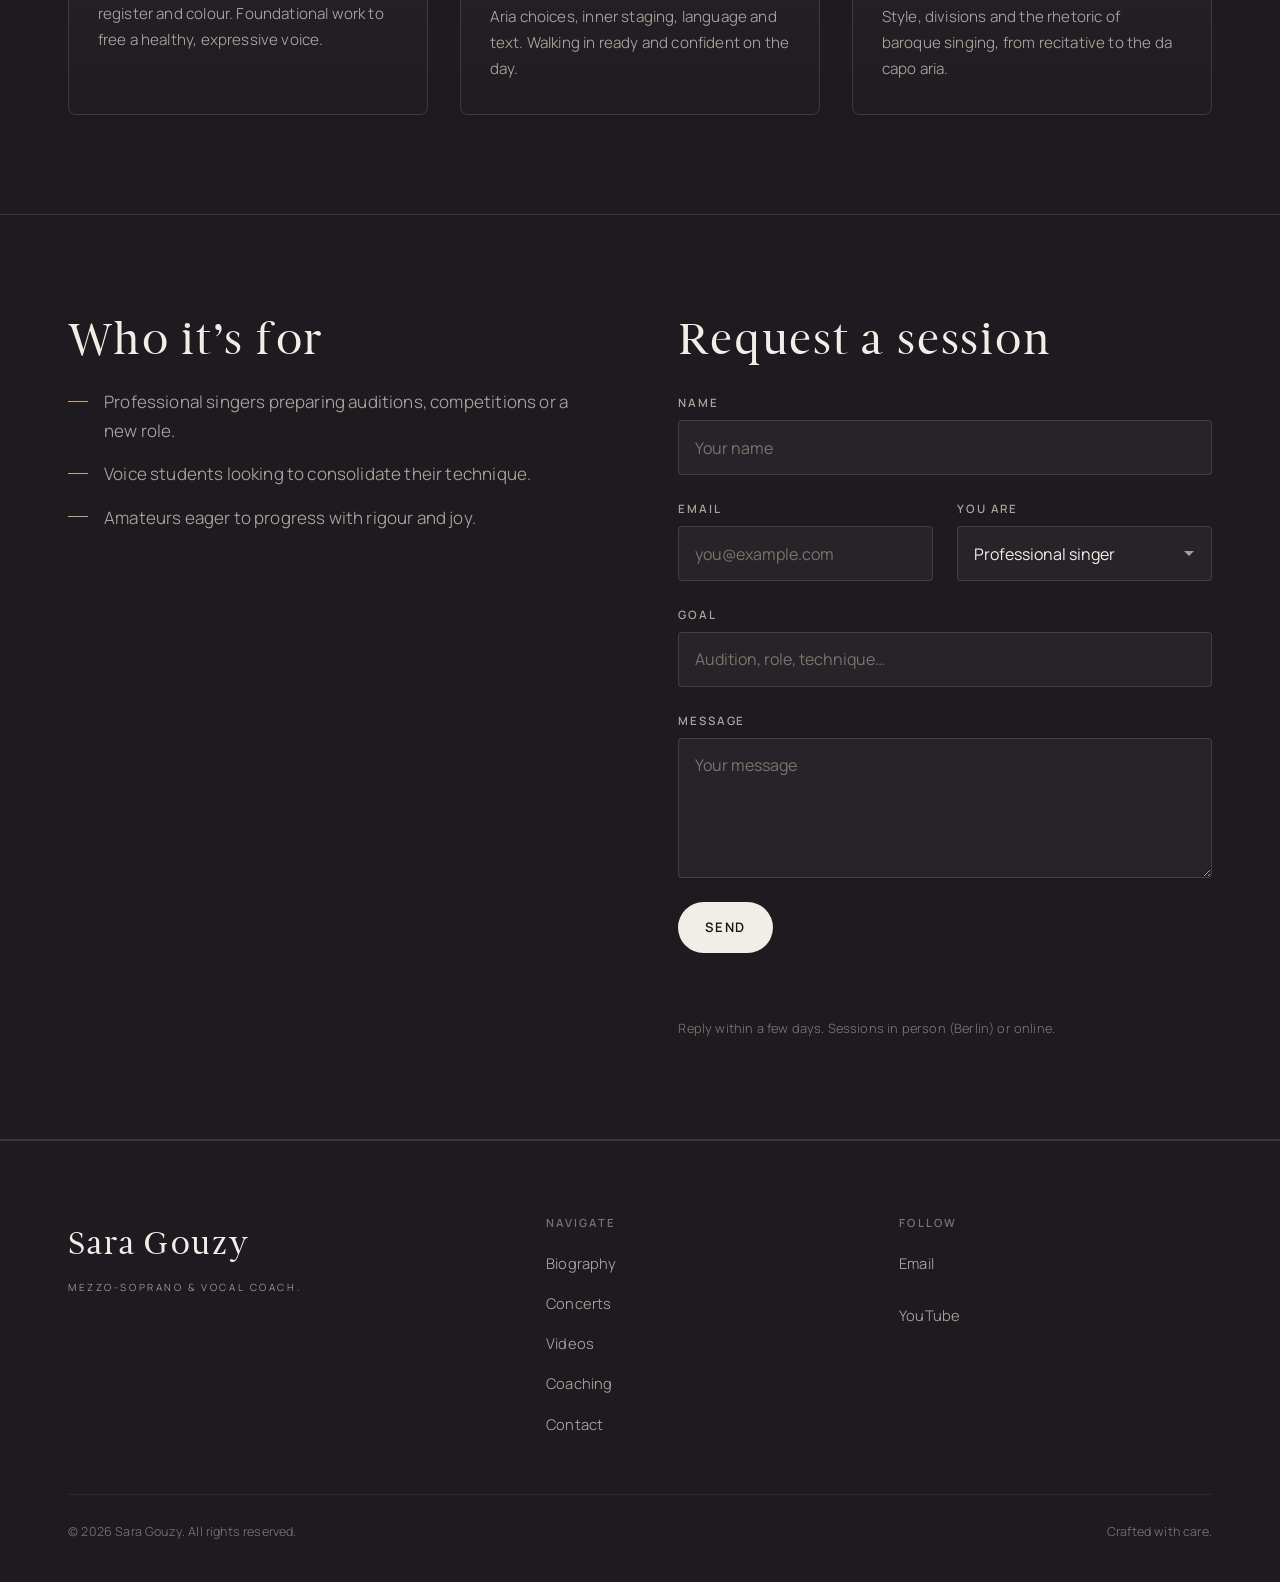
==== commit 943ecf4b: "Add files via upload" ====
--- a/coaching.html
+++ b/coaching.html
@@ -62,12 +62,11 @@
 
     <!-- INTRO + IMAGE -->
     <section class="section" style="padding-top:clamp(2rem,4vw,3rem)">
-      <div class="container" style="display:grid;grid-template-columns:1fr 220px;gap:clamp(2rem,4vw,3.5rem);align-items:start">
-        <div class="reveal">
-          <p class="prose" data-i18n="coaching.intro" style="max-width:52ch"></p>
-        </div>
-        <figure class="feature-img aspect-portrait reveal d1" style="width:220px">
-          <img src="images/coaching.jpg" alt="Sara Gouzy en récital" loading="lazy" />
+      <div class="container">
+        <p class="reveal" data-i18n="coaching.intro"
+           style="font-family:var(--font-display);font-style:italic;font-size:clamp(1.5rem,3vw,2.3rem);line-height:1.35;color:var(--text);text-align:center;max-width:28ch;margin:0 auto clamp(2.5rem,5vw,4rem)"></p>
+        <figure class="feature-img reveal d1" style="aspect-ratio:21/9;max-height:460px;margin:0 auto">
+          <img src="images/coaching.jpg" alt="Sara Gouzy en récital" loading="lazy" style="object-position:center 30%" />
         </figure>
       </div>
     </section>
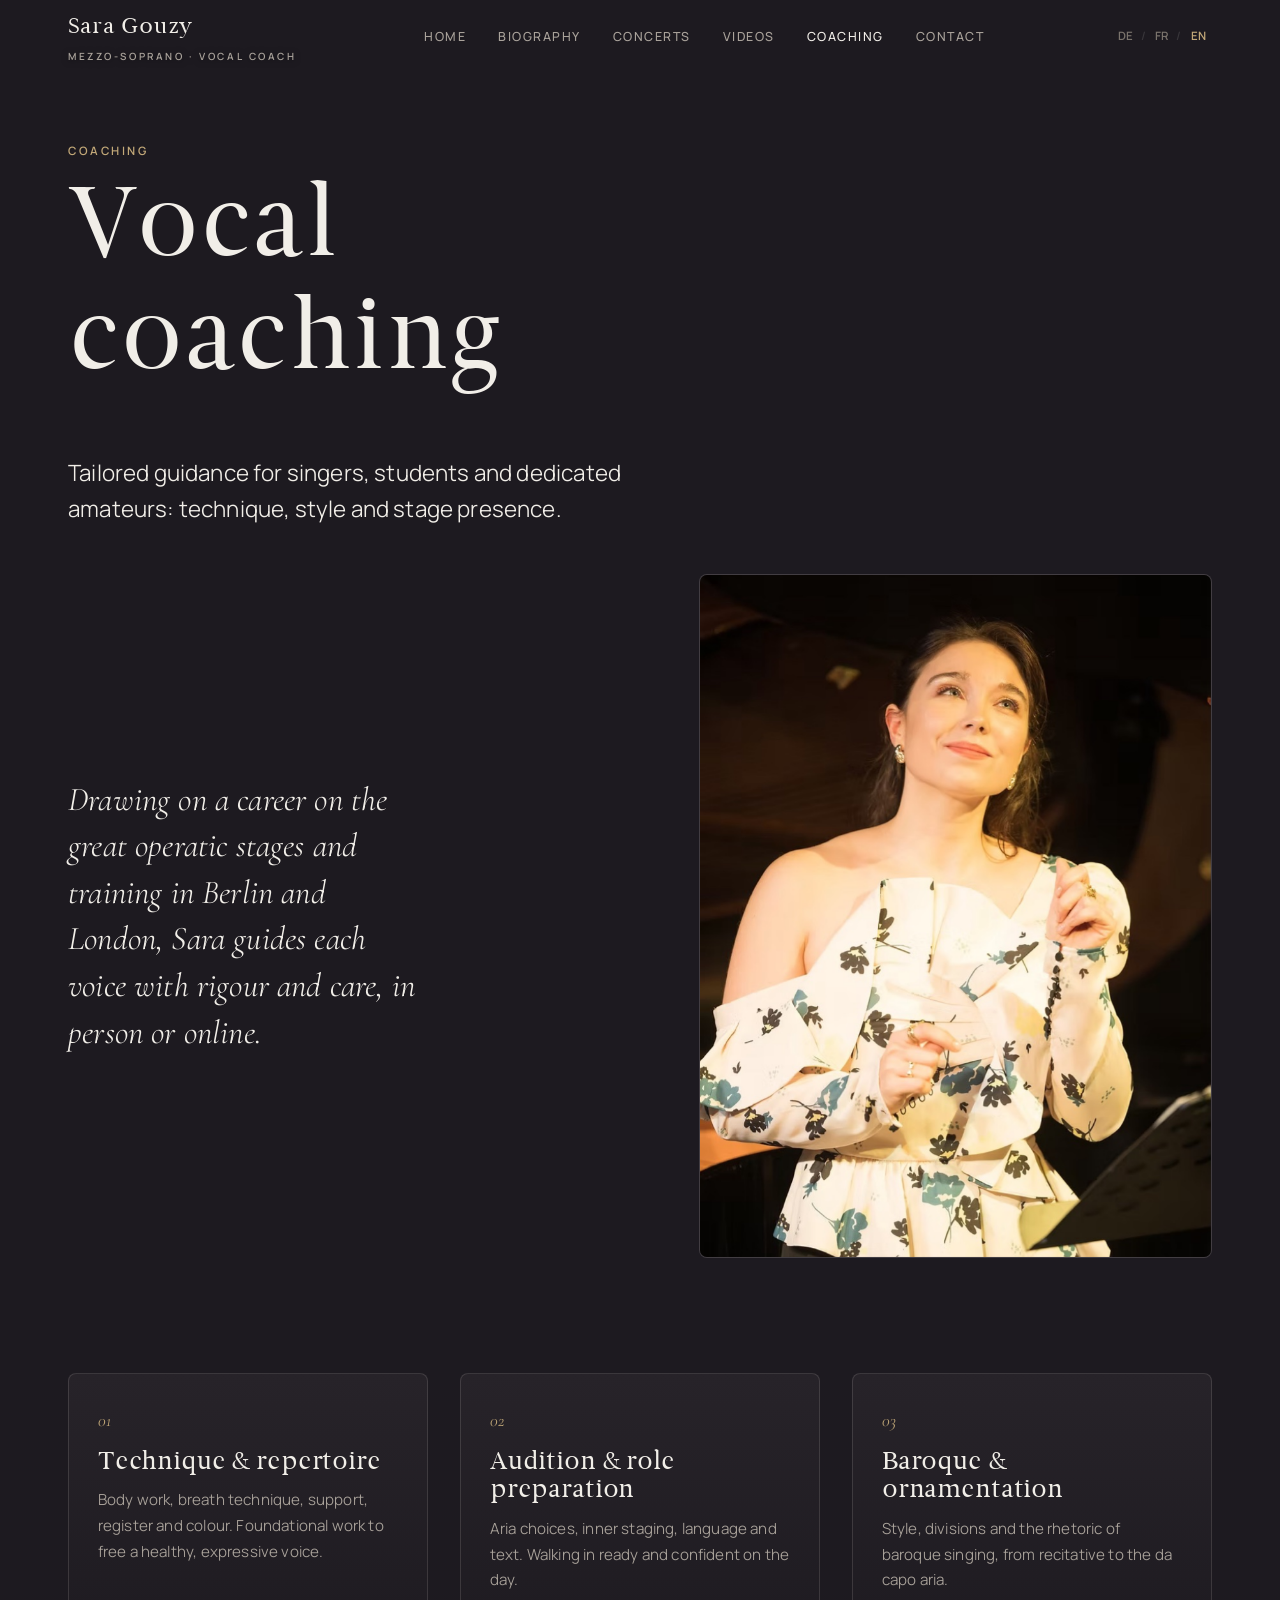
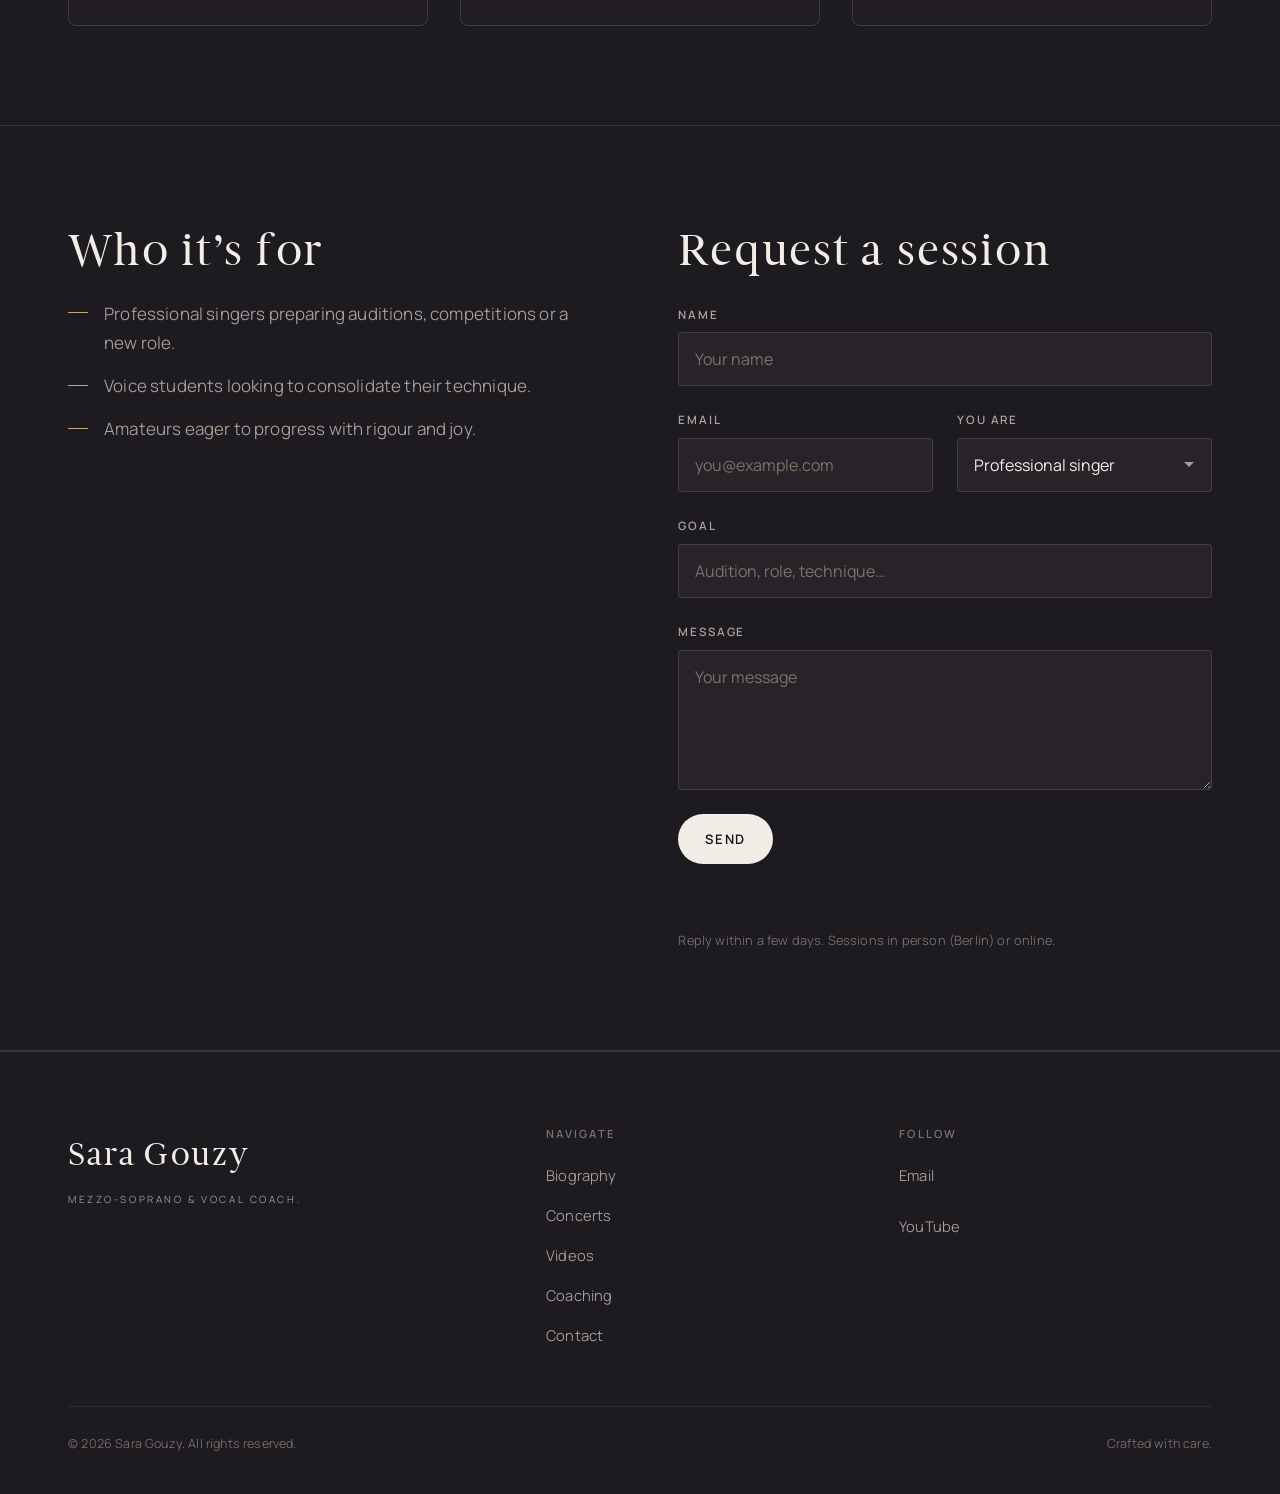
==== commit d8b96556: "Add files via upload" ====
--- a/coaching.html
+++ b/coaching.html
@@ -62,11 +62,13 @@
 
     <!-- INTRO + IMAGE -->
     <section class="section" style="padding-top:clamp(2rem,4vw,3rem)">
-      <div class="container">
-        <p class="reveal" data-i18n="coaching.intro"
-           style="font-family:var(--font-display);font-style:italic;font-size:clamp(1.5rem,3vw,2.3rem);line-height:1.35;color:var(--text);text-align:center;max-width:28ch;margin:0 auto clamp(2.5rem,5vw,4rem)"></p>
-        <figure class="feature-img reveal d1" style="aspect-ratio:21/9;max-height:460px;margin:0 auto">
-          <img src="images/coaching.jpg" alt="Sara Gouzy en récital" loading="lazy" style="object-position:center 30%" />
+      <div class="container media-split">
+        <div class="m-text reveal">
+          <p data-i18n="coaching.intro"
+             style="font-family:var(--font-display);font-style:italic;font-size:clamp(1.5rem,2.6vw,2.2rem);line-height:1.4;color:var(--text);max-width:24ch"></p>
+        </div>
+        <figure class="feature-img aspect-portrait reveal d1">
+          <img src="images/coaching.jpg" alt="Sara Gouzy en récital" loading="lazy" />
         </figure>
       </div>
     </section>
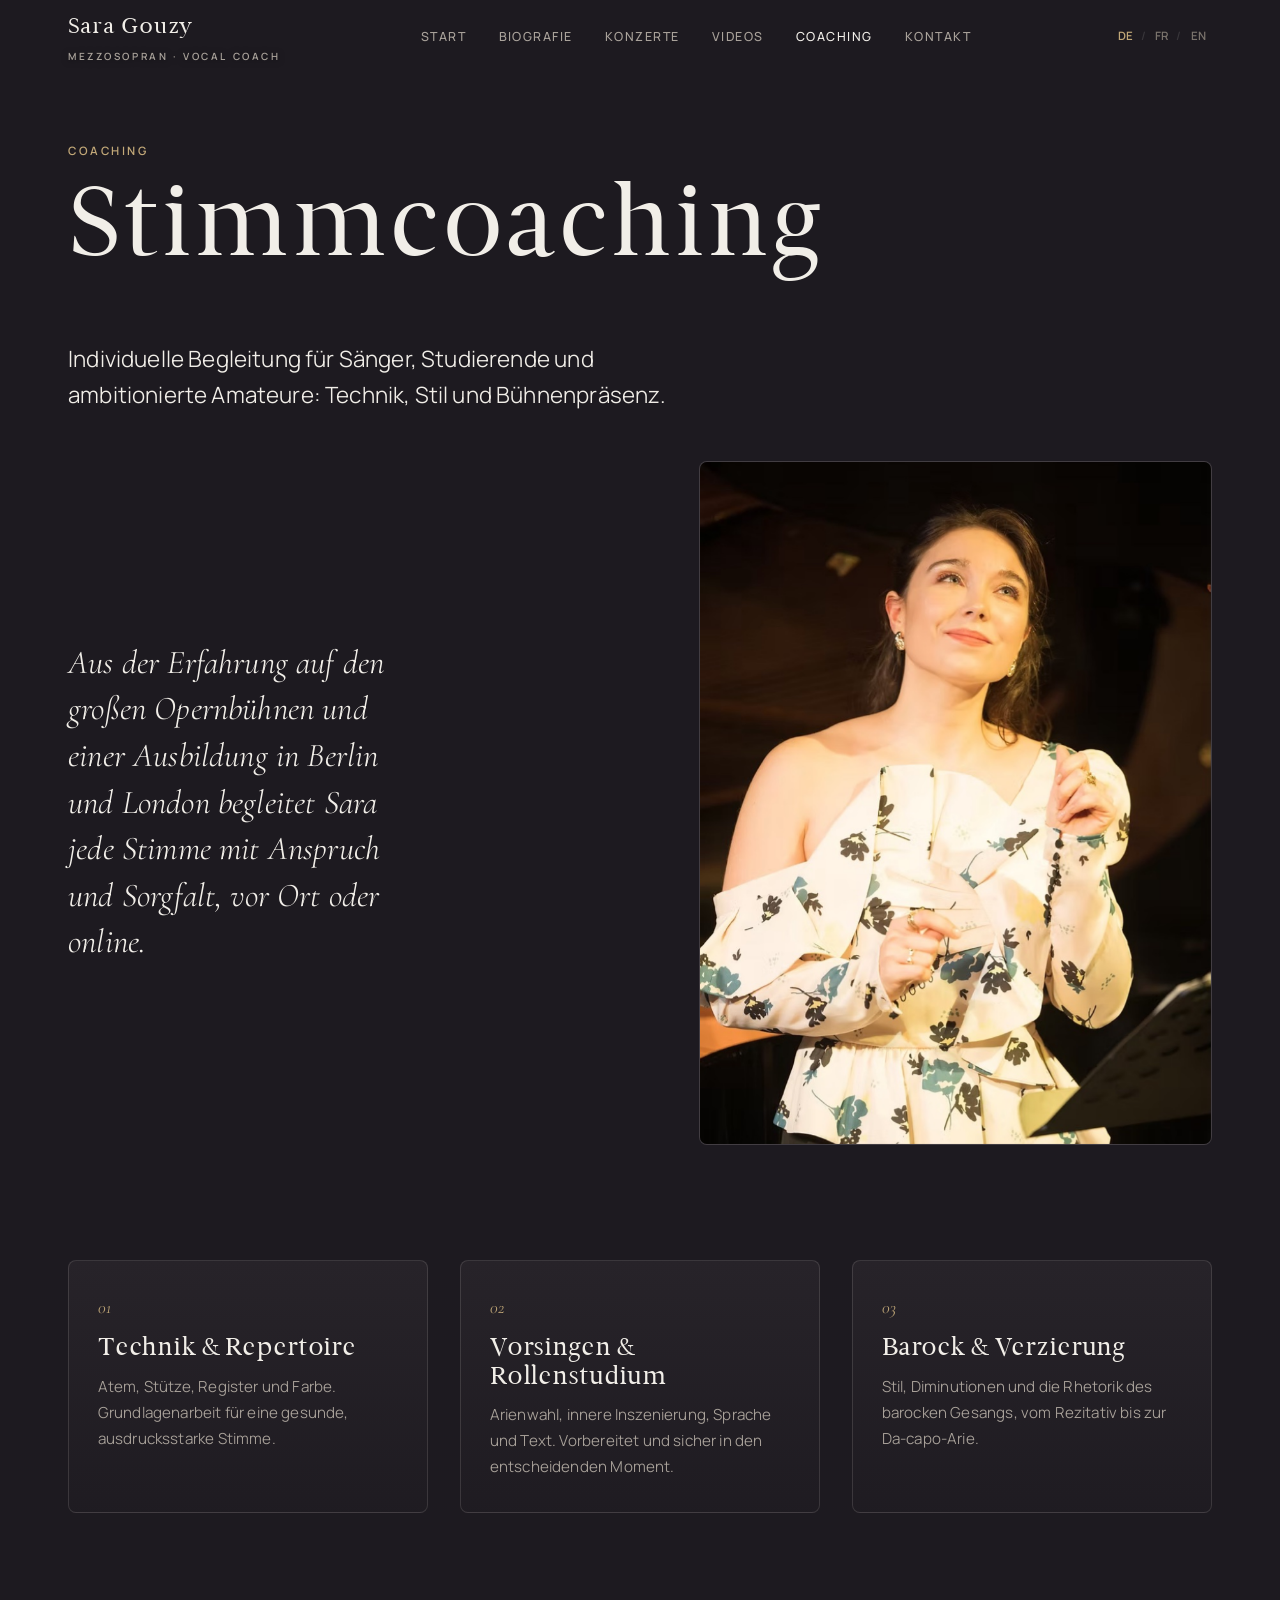
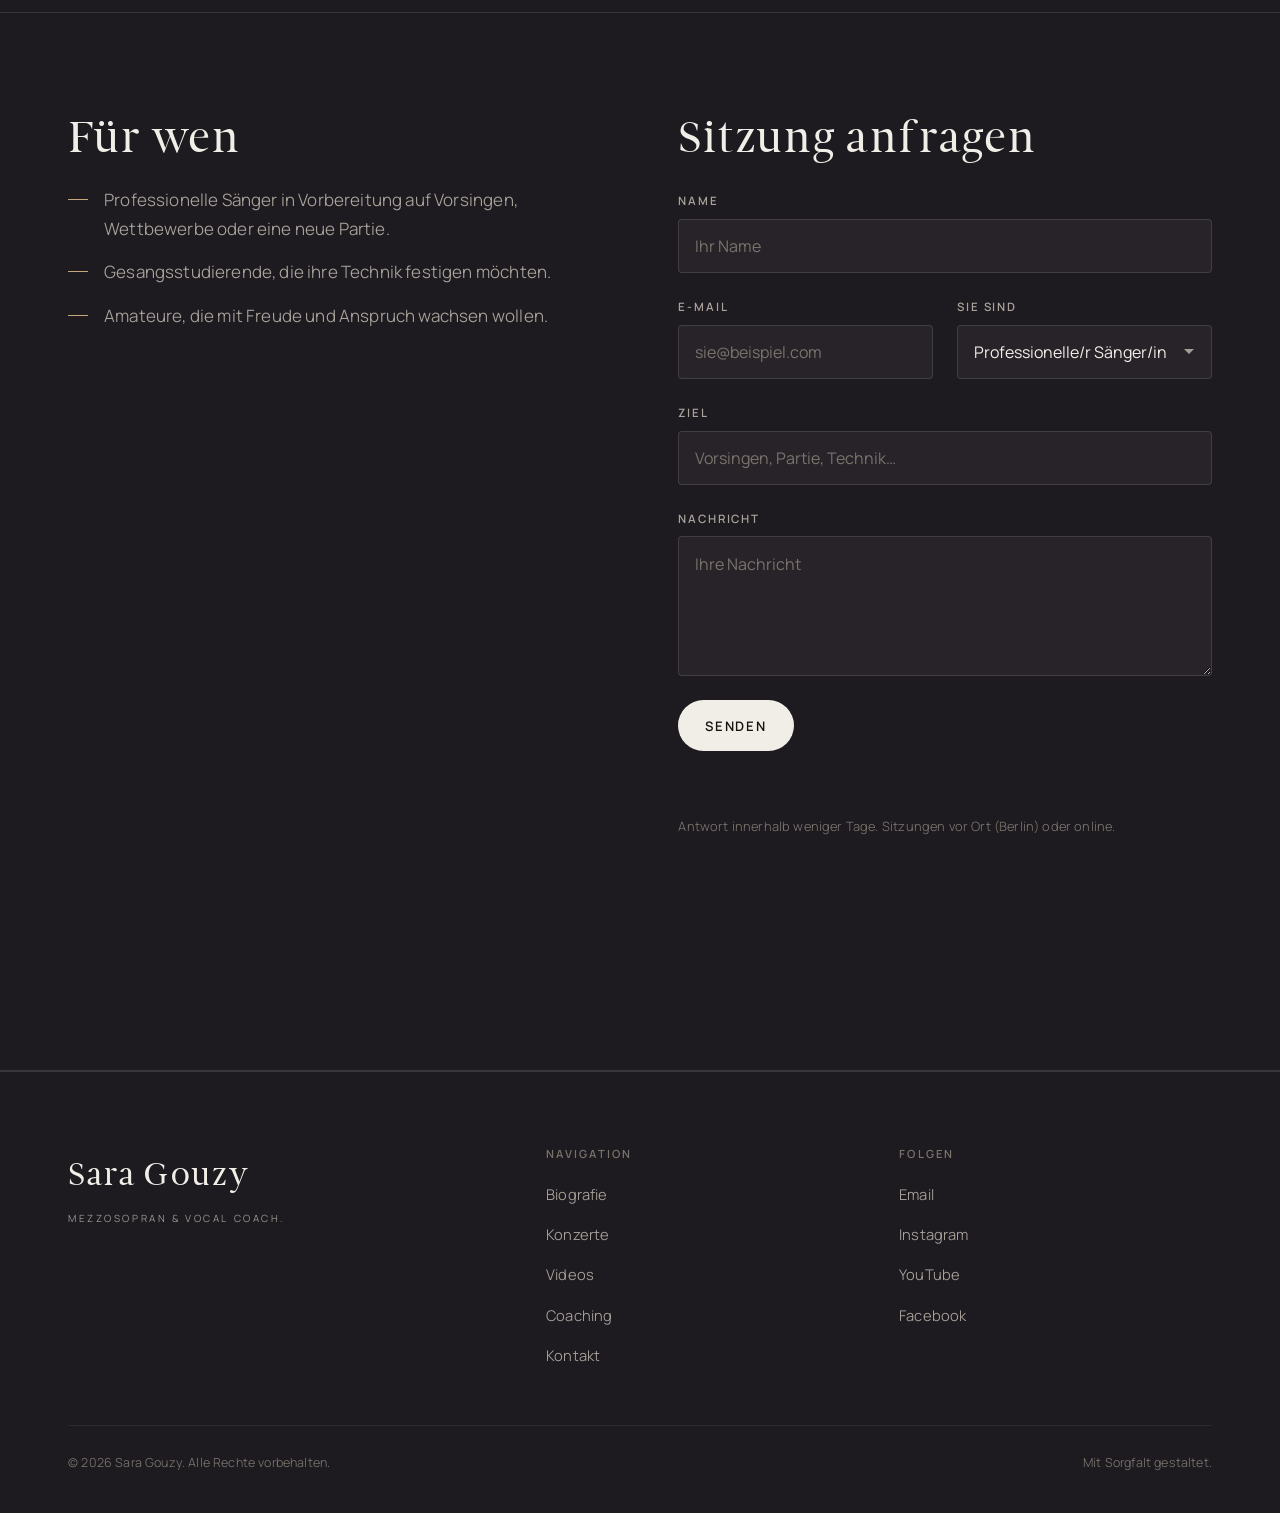
==== commit 8873b160: "Insert Google Maps iframe for Pankow location Added an iframe for Google Maps location of Pankow, Be" ====
--- a/coaching.html
+++ b/coaching.html
@@ -86,6 +86,13 @@
         <div class="reveal">
           <h2 class="h-md" data-i18n="coaching.who_title">Who it’s for</h2>
           <ul class="coach-bullets" id="who"></ul>
+                    <div class="map-wrap" style="margin-top:2.5rem">
+            <iframe
+              title="Pankow, Berlin"
+              src="https://maps.google.com/maps?q=S+Bahnhof+Pankow,+Berlin,+Germany&output=embed&z=15"
+              width="100%" height="280" style="border:0;border-radius:8px;filter:grayscale(30%) contrast(1.05);display:block;" allowfullscreen="" loading="lazy" referrerpolicy="no-referrer-when-downgrade">
+            </iframe>
+          </div>
           <div class="map-wrap" style="margin-top:2.5rem">
             <iframe
               title="Pankow, Berlin"
@@ -97,7 +104,7 @@
 
         <div class="reveal d1">
           <h2 class="h-md" data-i18n="coaching.form_title" style="margin-bottom:1.8rem">Request a session</h2>
-          <form class="form" data-form novalidate>
+          <form class="form" data-form action="https://formspree.io/f/xrevzogw" novalidate>
             <input type="hidden" name="_subject" value="Coaching request — saragouzy.de" />
             <input type="hidden" name="form" value="coaching" />
             <input type="text" name="_gotcha" style="display:none" tabindex="-1" autocomplete="off" />
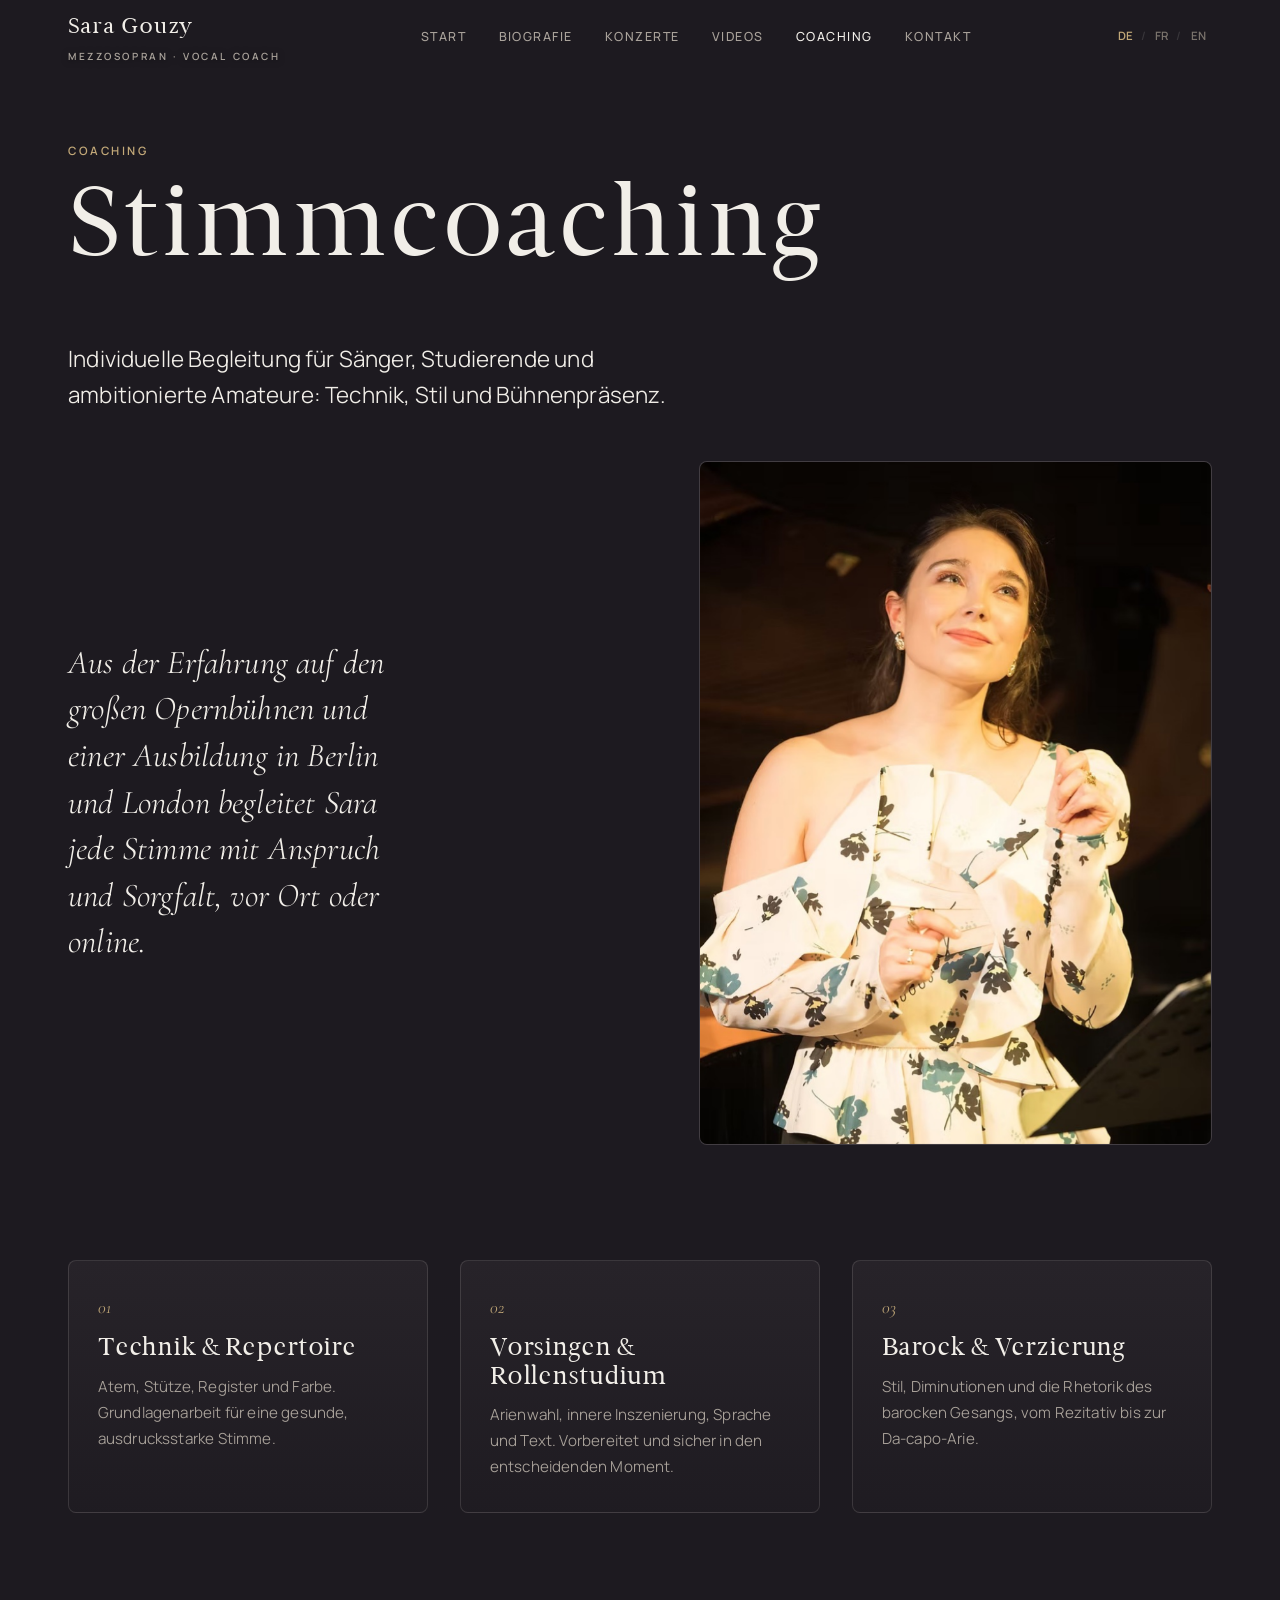
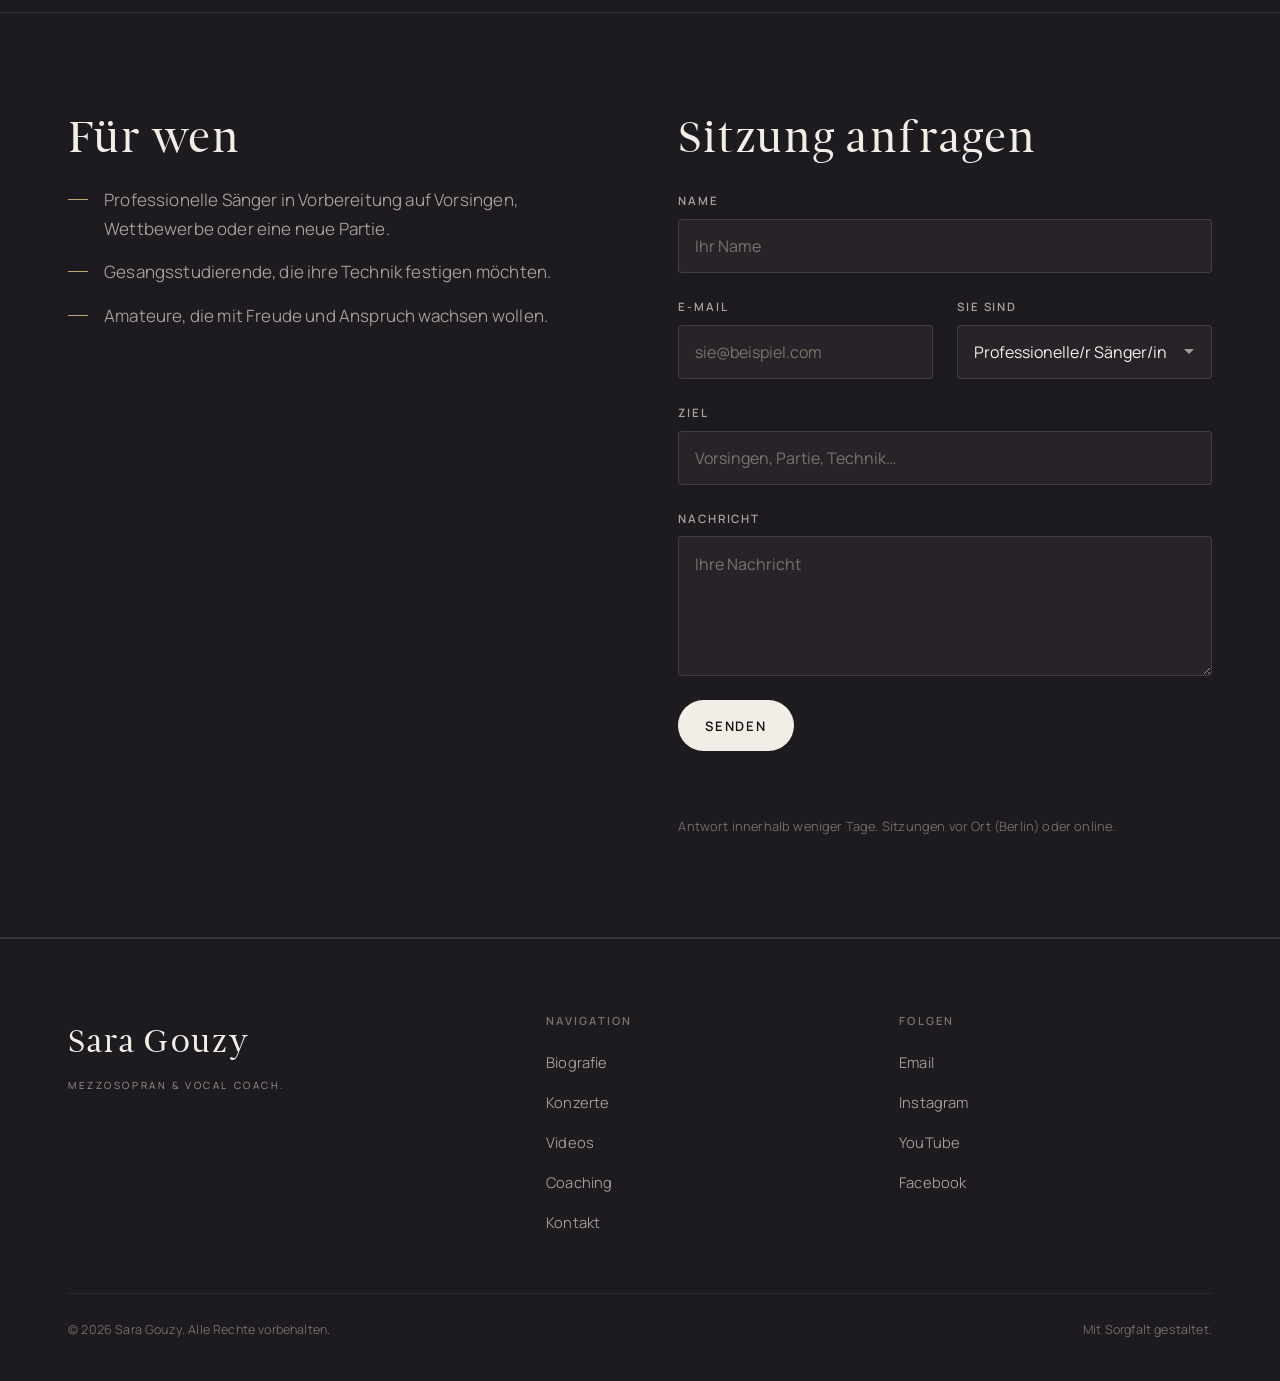
==== commit e57c12ed: "Fix HTML formatting and remove unnecessary elements" ====
--- a/coaching.html
+++ b/coaching.html
@@ -84,15 +84,8 @@
     <section class="section quote-band">
       <div class="container contact-grid">
         <div class="reveal">
-          <h2 class="h-md" data-i18n="coaching.who_title">Who it’s for</h2>
+          <h2 class="h-md" data-i18n="coaching.who_title">Who it's for</h2>
           <ul class="coach-bullets" id="who"></ul>
-                    <div class="map-wrap" style="margin-top:2.5rem">
-            <iframe
-              title="Pankow, Berlin"
-              src="https://maps.google.com/maps?q=S+Bahnhof+Pankow,+Berlin,+Germany&output=embed&z=15"
-              width="100%" height="280" style="border:0;border-radius:8px;filter:grayscale(30%) contrast(1.05);display:block;" allowfullscreen="" loading="lazy" referrerpolicy="no-referrer-when-downgrade">
-            </iframe>
-          </div>
           <div class="map-wrap" style="margin-top:2.5rem">
             <iframe
               title="Pankow, Berlin"
@@ -153,7 +146,7 @@
           <ul>
             <li><a href="biography.html" data-i18n="nav.biography">Biography</a></li>
             <li><a href="concerts.html" data-i18n="nav.concerts">Concerts</a></li>
-        <li><a href="videos.html" data-i18n="nav.videos">Videos</a></li>
+            <li><a href="videos.html" data-i18n="nav.videos">Videos</a></li>
             <li><a href="coaching.html" data-i18n="nav.coaching">Coaching</a></li>
             <li><a href="contact.html" data-i18n="nav.contact">Contact</a></li>
           </ul>
